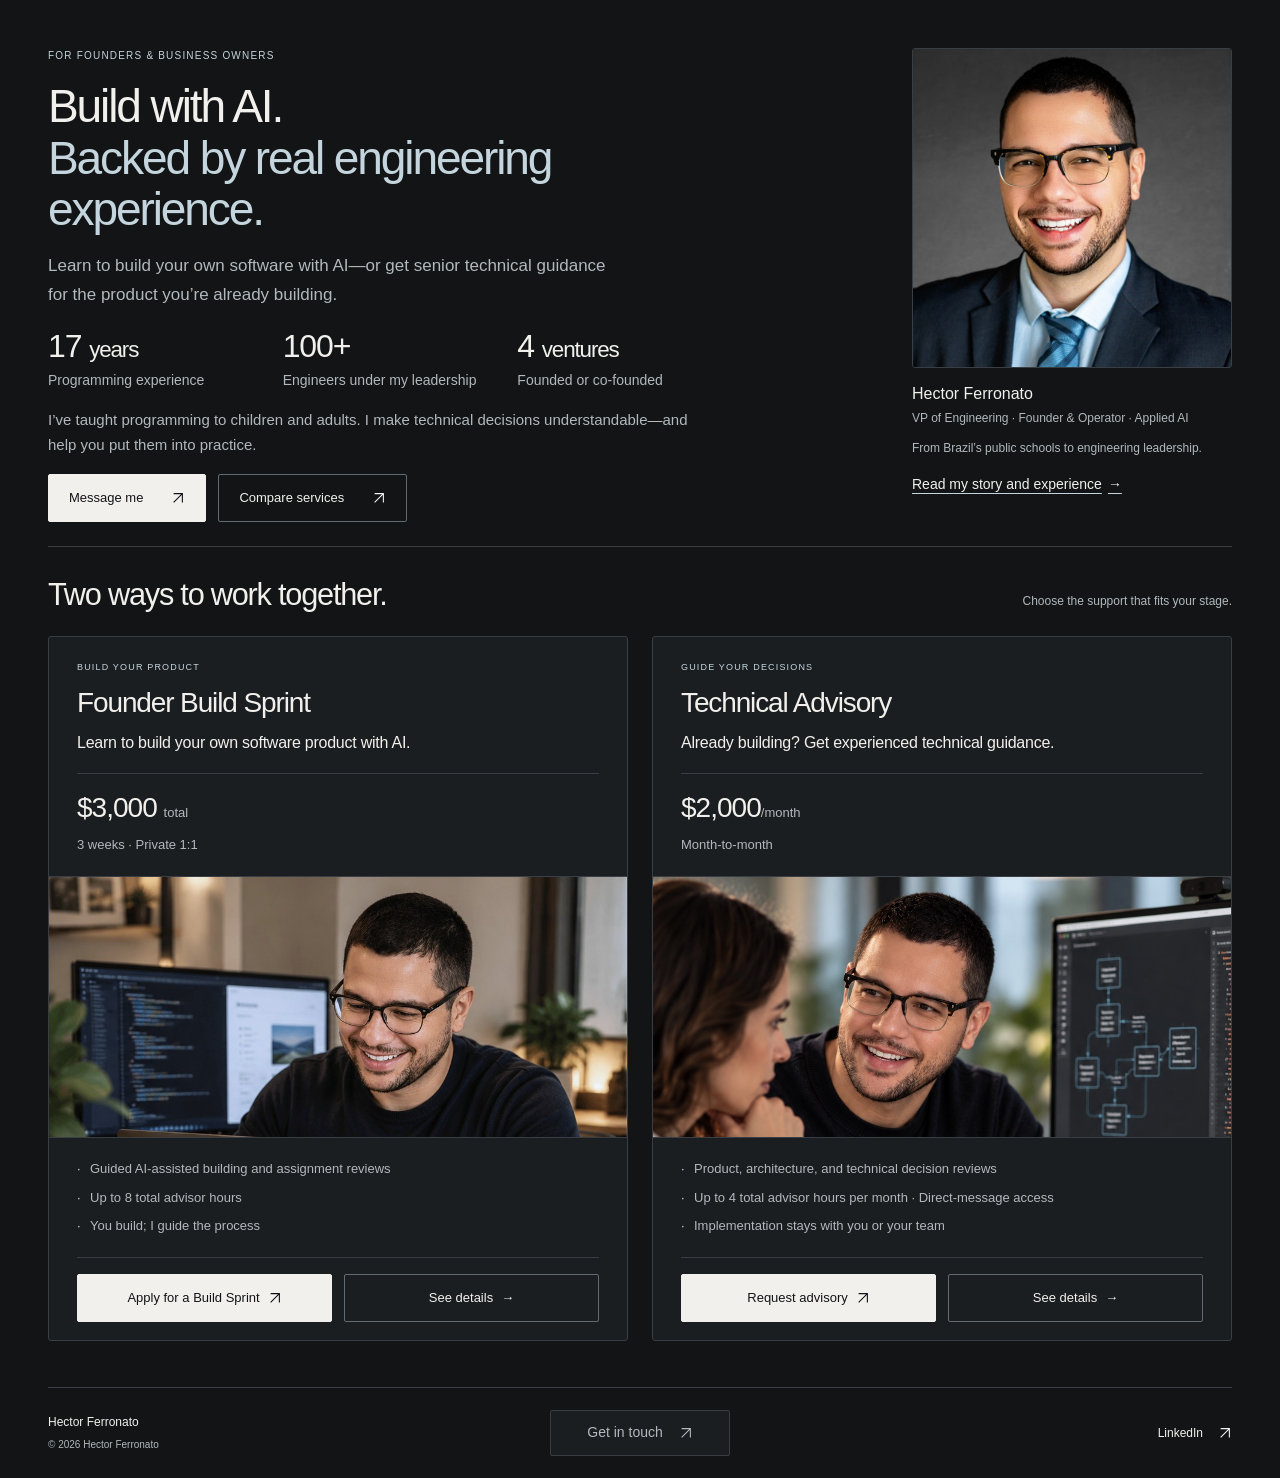
==== index.html @ 0f5073e2 "Make mobile profile story span the full row" ====
<!doctype html><html lang="en"><head><meta charset="utf-8"><meta name="viewport" content="width=device-width, initial-scale=1"><title>Hector Ferronato | Independent Technical Advisory</title><meta name="description" content="Build with AI. Backed by real engineering experience. Founder Build Sprint: $3,000 / 3 weeks. Technical Advisory: $2,000/month. Independent guidance from Hector Ferronato."><meta name="theme-color" content="#121416"><link rel="canonical" href="https://hectorferronato.github.io/tech_advisor_landing_page/"><meta property="og:type" content="website"><meta property="og:title" content="Hector Ferronato | Independent Technical Advisory"><meta property="og:description" content="Build with AI. Backed by real engineering experience. Founder Build Sprint: $3,000 / 3 weeks. Technical Advisory: $2,000/month. Independent guidance from Hector Ferronato."><meta property="og:url" content="https://hectorferronato.github.io/tech_advisor_landing_page/"><meta property="og:image" content="https://hectorferronato.github.io/tech_advisor_landing_page/assets/social.png?v=20261029-pricing-1"><meta name="twitter:card" content="summary_large_image"><link rel="icon" href="assets/favicon.svg" type="image/svg+xml"><link rel="stylesheet" href="assets/style.css?v=20261030-mobile-profile-3"><script defer src="assets/config.js?v=20261029-contact-actions-1"></script><script defer src="assets/site.js?v=20261029-compact-footer-1"></script><script defer src="assets/forms.js?v=20261029-proof-popup-1"></script></head><body class="homepage">
<a class="skip" href="#main">Skip to content</a>
<main id="main" tabindex="-1">
<section class="hero wrap" aria-labelledby="intro-title">
  <div class="hero-layout">
    <div class="hero-message">
      <p class="eyebrow">FOR FOUNDERS &amp; BUSINESS OWNERS</p>
      <h1 id="intro-title">Build with AI.<br><span>Backed by real engineering experience.</span></h1>
      <p class="hero-support">Learn to build your own software with AI—or get senior technical guidance for the product you’re already building.</p>
    </div>
    <figure class="hero-profile">
      <div class="hero-portrait" data-portrait><img src="assets/hector-profile.jpg?v=20261029-selection-1" alt="Hector Ferronato" width="800" height="800" decoding="async" fetchpriority="high"></div>
      <figcaption><div class="profile-identity"><p>Hector Ferronato</p><span>VP of Engineering · Founder &amp; Operator · Applied AI</span></div><p class="profile-story">From Brazil’s public schools to engineering leadership.</p><a class="background-link" href="experience.html">Read my story and experience <span aria-hidden="true">→</span></a></figcaption>
    </figure>
    <div class="hero-evidence">
      <!-- User-supplied credentials; update programming years manually. -->
      <ul class="hero-proof" aria-label="Experience at a glance">
        <li><strong>17 <span class="proof-unit">years</span></strong><span class="proof-label">Programming experience</span></li>
        <li><strong>100+</strong><span class="proof-label">Engineers under my leadership</span></li>
        <li><strong>4 <span class="proof-unit">ventures</span></strong><span class="proof-label">Founded or co-founded</span></li>
      </ul>
      <p class="hero-teaching">I’ve taught programming to children and adults. I make technical decisions understandable—and help you put them into practice.</p>
    </div>
    <div class="hero-actions">
      <a class="button" data-inquiry href="https://tally.so/r/Eqq29l" target="_blank" rel="noopener noreferrer">Message me <svg class="arrow-icon" aria-hidden="true" viewBox="0 0 16 16" fill="none"><path d="M3 13 13 3M3 3h10v10" stroke="currentColor" stroke-width="1.25"/></svg></a>
      <a class="button secondary" href="#services">Compare services <svg class="arrow-icon" aria-hidden="true" viewBox="0 0 16 16" fill="none"><path d="M3 13 13 3M3 3h10v10" stroke="currentColor" stroke-width="1.25"/></svg></a>
    </div>
  </div>
</section>
<section class="services wrap" id="services" aria-labelledby="services-title">
  <div class="section-heading"><h2 id="services-title">Two ways to work together.</h2><p>Choose the support that fits your stage.</p></div>
  <div class="service-panels">
    <article class="service-panel" aria-labelledby="build-title">
      <div class="panel-heading"><p class="eyebrow">BUILD YOUR PRODUCT</p><h3 id="build-title">Founder Build Sprint</h3></div>
      <p class="service-audience">Learn to build your own software product with AI.</p>
      <div class="engagement"><p class="price">$3,000 <span>total</span></p><p class="engagement-duration">3 weeks · Private 1:1</p></div>
      <div class="service-photo-frame" data-service-media="build"><img class="service-photo" data-service-image="build" src="assets/hector-building.jpg?v=20261029-selection-1" alt="AI-generated illustrative scene of Hector building software at a laptop" width="964" height="809" loading="lazy" decoding="async"></div>
      <ul class="service-scope">
        <li>Guided AI-assisted building and assignment reviews</li>
        <li>Up to 8 total advisor hours</li>
        <li>You build; I guide the process</li>
      </ul>
      <div class="panel-actions">
        <a class="button" data-apply="build" aria-describedby="build-title" href="https://tally.so/r/J11QEz" target="_blank" rel="noopener noreferrer">Apply for a Build Sprint <svg class="arrow-icon" aria-hidden="true" viewBox="0 0 16 16" fill="none"><path d="M3 13 13 3M3 3h10v10" stroke="currentColor" stroke-width="1.25"/></svg></a>
        <a class="button secondary panel-details" aria-describedby="build-title" href="founder-build-sprint.html">See details <span aria-hidden="true">→</span></a>
      </div>
    </article>
    <article class="service-panel" aria-labelledby="advisory-title">
      <div class="panel-heading"><p class="eyebrow">GUIDE YOUR DECISIONS</p><h3 id="advisory-title">Technical Advisory</h3></div>
      <p class="service-audience">Already building? Get experienced technical guidance.</p>
      <div class="engagement"><p class="price">$2,000<span>/month</span></p><p class="engagement-duration">Month-to-month</p></div>
      <div class="service-photo-frame" data-service-media="advisory"><img class="service-photo" data-service-image="advisory" src="assets/hector-advisory.jpg?v=20261029-selection-1" alt="AI-generated illustrative scene of Hector discussing software architecture with another person" width="1122" height="1402" loading="lazy" decoding="async"></div>
      <ul class="service-scope">
        <li>Product, architecture, and technical decision reviews</li>
        <li>Up to 4 total advisor hours per month · Direct-message access</li>
        <li>Implementation stays with you or your team</li>
      </ul>
      <div class="panel-actions">
        <a class="button" data-apply="advisory" aria-describedby="advisory-title" href="https://tally.so/r/DqqjEj" target="_blank" rel="noopener noreferrer">Request advisory <svg class="arrow-icon" aria-hidden="true" viewBox="0 0 16 16" fill="none"><path d="M3 13 13 3M3 3h10v10" stroke="currentColor" stroke-width="1.25"/></svg></a>
        <a class="button secondary panel-details" aria-describedby="advisory-title" href="technical-advisory.html">See details <span aria-hidden="true">→</span></a>
      </div>
    </article>
  </div>
</section>
</main>
<footer class="footer wrap" id="contact">
  <div class="footer-meta"><div class="footer-identity"><a href="index.html">Hector Ferronato</a><span>© 2026 Hector Ferronato</span></div>
    <a class="button footer-contact" data-contact href="https://tally.so/r/Eqq29l" target="_blank" rel="noopener noreferrer">Get in touch <svg class="arrow-icon" aria-hidden="true" viewBox="0 0 16 16" fill="none"><path d="M3 13 13 3M3 3h10v10" stroke="currentColor" stroke-width="1.25"/></svg></a>
  <nav aria-label="Contact"><a href="https://www.linkedin.com/in/hectorferronato/">LinkedIn <svg class="arrow-icon" aria-hidden="true" viewBox="0 0 16 16" fill="none"><path d="M3 13 13 3M3 3h10v10" stroke="currentColor" stroke-width="1.25"/></svg></a></nav></div>
</footer>
</body>
</html>
---- assets/style.css ----
:root {
  color-scheme: dark;
  --background: #121416;
  --surface: #1b1e21;
  --surface-hover: #24292e;
  --text: #f1f0ec;
  --muted: #b2b8bc;
  --border: #383e43;
  --accent: #c4d5dd;
  --inset: 28px;
  --portrait-size: 320px;
  font-family: Inter, -apple-system, BlinkMacSystemFont, "Segoe UI", Arial, sans-serif;
  font-synthesis: none;
}
* { box-sizing: border-box; }
[hidden] { display: none !important; }
html { scroll-behavior: smooth; scroll-padding-top: 24px; }
body { margin: 0; background: var(--background); color: var(--text); font-size: 15px; line-height: 1.7; -webkit-font-smoothing: antialiased; }
a { color: inherit; text-decoration: none; }
a:hover { color: var(--accent); }
a:focus-visible, summary:focus-visible { outline: 2px solid var(--accent); outline-offset: 5px; }
img { display: block; max-width: 100%; }
svg { flex-shrink: 0; }
p { margin: 0 0 20px; color: var(--muted); }
h1, h2, h3 { margin: 0; font-weight: 500; line-height: 1.16; letter-spacing: -.04em; }
.wrap { width: min(1200px, calc(100% - 96px)); margin-inline: auto; }
.arrow-icon { display: inline-block; width: 14px; height: 14px; vertical-align: -1px; }
.eyebrow { color: var(--accent); font-size: 10px; line-height: 1.6; letter-spacing: .12em; text-transform: uppercase; }
/* An editorial split hero, with a real portrait and its introduction below. */
.hero { padding-block: 48px 24px; }
.hero-layout { display: grid; grid-template-columns: minmax(0, 1fr) var(--portrait-size); align-items: start; column-gap: 64px; }
.hero-message { grid-column: 1; grid-row: 1; }
.hero-evidence { grid-column: 1; grid-row: 2; }
.hero-message .eyebrow { margin-bottom: 17px; }
.hero h1 { font-size: clamp(38px, 3.6vw, 52px); line-height: 1.12; letter-spacing: -.046em; max-width: 670px; }
.hero h1 > span { color: var(--accent); }
.hero-support { font-size: 17px; line-height: 1.7; max-width: 570px; margin: 16px 0 0; }
.hero-proof { display: grid; grid-template-columns: repeat(3, minmax(0, 1fr)); gap: 24px; max-width: 680px; margin: 18px 0 0; padding: 0; list-style: none; }
.hero-proof strong { display: block; color: var(--text); font-size: 32px; font-weight: 500; line-height: 1.15; letter-spacing: -.035em; white-space: nowrap; }
.hero-proof .proof-unit { font-size: .7em; }
.proof-label { display: block; margin-top: 6px; color: var(--muted); font-size: 14px; line-height: 1.45; }
.hero-teaching { max-width: 650px; margin: 16px 0 0; font-size: 15px; line-height: 1.7; }
.hero-actions { grid-column: 1; grid-row: 3; display: flex; flex-wrap: wrap; gap: 12px; margin-top: 16px; }
.button { display: inline-flex; align-items: center; justify-content: space-between; gap: 28px; min-height: 48px; padding: 12px 20px; background: var(--text); border: 1px solid var(--text); border-radius: 2px; color: var(--background); font-size: 13px; font-weight: 500; transition: background .18s, border-color .18s; }
.button:hover { background: var(--accent); border-color: var(--accent); color: var(--background); }
.button.secondary { background: transparent; border-color: #606b72; color: var(--text); }
.button.secondary:hover { background: var(--surface-hover); border-color: var(--accent); }
.hero-profile { grid-column: 2; grid-row: 1 / span 3; width: min(100%, var(--portrait-size)); margin: 0; justify-self: end; align-self: start; }
.hero-portrait { width: 100%; overflow: hidden; border: 1px solid var(--border); border-radius: 3px; aspect-ratio: 1; }
.hero-portrait img { width: 100%; height: 100%; object-fit: cover; }
.hero-profile figcaption { margin-top: 14px; }
.hero-profile figcaption p { margin: 0; font-size: 16px; color: var(--text); line-height: 1.5; }
.hero-profile .profile-identity > span { display: block; font-size: 12px; color: var(--muted); line-height: 1.65; margin-top: 3px; text-wrap: pretty; }
.hero-profile figcaption .profile-story { margin: 10px 0 0; color: var(--muted); font-size: 12px; line-height: 1.65; }
.background-link { display: inline-flex; align-items: baseline; gap: 6px; min-height: 44px; margin-top: 14px; color: var(--text); font-size: 14px; font-weight: 500; line-height: 1.7; text-decoration: underline; text-underline-offset: 4px; text-decoration-color: var(--accent); }
.background-link:hover { color: var(--accent); text-decoration-color: currentColor; }
/* The services are the visual and commercial center of the page. */
.services { border-top: 1px solid var(--border); padding-block: 30px 46px; }
.section-heading { display: flex; align-items: baseline; justify-content: space-between; gap: 24px; margin-bottom: 24px; }
.section-heading h2 { font-size: clamp(26px, 2.4vw, 31px); }
.section-heading p { font-size: 12px; margin-bottom: 0; }
.service-panels { display: grid; grid-template-columns: repeat(2, minmax(0, 1fr)); gap: 0 24px; }
/* Shared content-driven rows align both offers without fixed text heights. */
.service-panel { display: grid; grid-row: span 6; grid-template-rows: subgrid; overflow: hidden; background: var(--surface); border: 1px solid var(--border); border-radius: 3px; text-align: left; transition: border-color .18s; }
.service-panel:focus-within { border-color: #78858c; }
.panel-heading { padding: 23px var(--inset) 12px; }
.panel-heading .eyebrow { margin-bottom: 11px; font-size: 9px; letter-spacing: .13em; }
.panel-heading h3 { font-size: 28px; line-height: 1.2; letter-spacing: -.04em; }
.service-photo-frame { width: 100%; margin: 0; border-block: 1px solid var(--border); overflow: hidden; }
.service-photo-frame img { width: 100%; height: 260px; object-fit: cover; background: var(--background); }
.service-photo[data-service-image="build"] { object-position: 50% 0%; }
.service-photo[data-service-image="advisory"] { object-position: 48% 19%; }
.service-audience { color: var(--text); font-size: 16px; line-height: 1.5; font-weight: 400; letter-spacing: -.015em; margin: 0; padding: 0 var(--inset) 18px; }
.engagement { margin-inline: var(--inset); padding-block: 16px 20px; border-top: 1px solid var(--border); }
.price { color: var(--text); font-size: 28px; line-height: 1.25; font-weight: 500; letter-spacing: -.035em; margin-bottom: 9px; }
.price > span { color: var(--muted); font-size: 13px; font-weight: 400; letter-spacing: 0; }
.engagement-duration { font-size: 13px; margin: 0; }
.service-scope { margin: 0; padding: 20px var(--inset); list-style: none; color: var(--muted); font-size: 13px; line-height: 1.65; }
.service-scope li { position: relative; padding-left: 13px; }
.service-scope li + li { margin-top: 7px; }
.service-scope li::before { content: "·"; position: absolute; left: 0; color: var(--accent); }
.panel-actions { display: grid; grid-template-columns: repeat(2, minmax(0, 1fr)); gap: 12px; margin-inline: var(--inset); padding-block: 16px 18px; border-top: 1px solid var(--border); }
.panel-actions .button { min-width: 0; justify-content: center; padding-inline: 10px; gap: 8px; }
.panel-details { align-self: stretch; white-space: normal; }
/* Contact shares one compact footer with the identity and social link. */
.footer { border-top: 1px solid var(--border); padding-block: 22px; }
.footer-meta { display: grid; grid-template-columns: minmax(0, 1fr) auto minmax(0, 1fr); align-items: center; gap: 24px; }
.footer-identity { display: flex; flex-direction: column; gap: 4px; font-size: 12px; }
.footer-identity span { font-size: 10px; color: var(--muted); }
.footer nav { display: flex; align-items: center; justify-self: end; gap: 25px; font-size: 12px; }
.footer nav a { display: inline-flex; align-items: center; gap: 15px; min-height: 44px; }
.footer-contact { justify-content: center; min-width: 180px; min-height: 44px; padding: 10px 18px; font-size: 14px; gap: 16px; background: var(--surface); border-color: var(--border); color: var(--muted); }
.footer-contact:hover { background: var(--surface-hover); border-color: #606b72; color: var(--text); }
.skip { position: absolute; top: -100px; left: 20px; padding: 10px 18px; background: var(--text); color: var(--background); z-index: 10; }
.skip:focus { top: 10px; }
/* Existing detail routes retain their full scope and readable explanations. */
.service-intro { padding-top: 28px; padding-bottom: 38px; }
.breadcrumb { min-height: 44px; gap: 10px; margin-bottom: 24px; }
.breadcrumb > span { font-size: 18px; line-height: 1; }
.service-intro .eyebrow { margin-bottom: 16px; }
.service-intro h1 { font-size: clamp(35px, 4.3vw, 54px); max-width: 900px; margin-bottom: 21px; }
.lead { font-size: 18px; line-height: 1.65; max-width: 700px; }
.service-offer { display: flex; justify-content: space-between; align-items: center; gap: 30px; margin-top: 30px; border-top: 1px solid var(--border); padding-top: 24px; }
.service-offer p { font-size: 13px; margin-bottom: 3px; }
.service-offer .offer-price { font-size: 27px; color: var(--text); font-weight: 500; letter-spacing: -.03em; margin-bottom: 8px; }
.contact-note { font-size: 11px; margin-top: 18px; margin-bottom: 0; }
.detail-section { padding-block: 44px; border-top: 1px solid var(--border); }
.detail-section .eyebrow { margin-bottom: 16px; }
.detail-section h2 { font-size: clamp(27px, 2.8vw, 37px); margin-bottom: 23px; }
.detail-section h3 { font-size: 22px; margin-bottom: 17px; }
.detail-grid { display: grid; grid-template-columns: minmax(0, 1fr) minmax(0, 1fr); gap: 64px; align-items: center; }
.detail-grid p { font-size: 14px; line-height: 1.85; }
.detail-grid p:last-child { margin-bottom: 0; }
.detail-grid--text-only { grid-template-columns: minmax(0, 740px); }
.detail-media { width: min(100%, 440px); justify-self: end; }
.detail-media img { width: 100%; height: auto; object-fit: cover; border: 1px solid var(--border); border-radius: 3px; }
.three-columns { display: grid; grid-template-columns: repeat(3, minmax(0, 1fr)); gap: 35px; margin-top: 30px; }
.three-columns article { padding-top: 20px; border-top: 1px solid var(--border); }
.step { color: var(--accent); font-size: 10px; letter-spacing: .08em; }
.three-columns h3 { margin-top: 15px; }
.three-columns p { font-size: 14px; line-height: 1.8; }
.fine { font-size: 11px; margin-top: 18px; }
.scope-band { background: var(--surface); border-block: 1px solid var(--border); }
.scope-band .detail-section { border-top: 0; align-items: start; }
.text-link { display: inline-flex; align-items: center; gap: 12px; min-height: 44px; color: var(--accent); border-bottom: 1px solid var(--border); font-size: 12px; margin-top: 8px; }
.detail-page .footer { margin-top: 38px; }
/* Hosted forms load only after an explicit click; original links remain usable. */
.form-open { overflow: hidden; }
.form-dialog { width: min(720px, calc(100% - 48px)); max-width: none; height: min(760px, calc(100vh - 48px)); height: min(760px, calc(100dvh - 48px)); max-height: calc(100dvh - 48px); margin: auto; padding: 0; border: 1px solid var(--border); border-radius: 4px; background: var(--surface); color: var(--text); }
.form-dialog[open] { display: flex; flex-direction: column; }
.form-dialog::backdrop { background: rgb(0 0 0 / .72); }
.form-dialog-header { display: flex; align-items: center; justify-content: space-between; gap: 18px; padding: 12px 20px; }
.form-dialog-header h2 { min-width: 0; font-size: 20px; line-height: 1.3; letter-spacing: -.025em; }
.form-dialog-close { display: inline-flex; align-items: center; gap: 10px; flex-shrink: 0; min-height: 44px; padding: 8px 12px; border: 1px solid var(--border); border-radius: 2px; background: transparent; color: var(--text); font: inherit; font-size: 13px; cursor: pointer; }
.form-dialog-close:hover { background: var(--surface-hover); }
.form-dialog-close:focus-visible { outline: 2px solid var(--accent); outline-offset: 3px; }
.form-dialog-body { position: relative; flex: 1; min-height: 0; background: #fff; }
.form-dialog-frame { display: block; width: 100%; height: 100%; border: 0; background: #fff; }
.form-dialog-loading { position: absolute; inset: 0; display: grid; place-items: center; margin: 0; padding: 24px; color: #363b40; background: #fff; font-size: 14px; pointer-events: none; }
.form-dialog-footer { margin: 0; padding: 6px 20px; border-top: 1px solid var(--border); }
.form-dialog-footer a { display: inline-flex; align-items: center; min-height: 44px; font-size: 13px; text-decoration: underline; text-underline-offset: 4px; }
@media (max-width: 1050px) {
  :root { --portrait-size: 280px; }
  .wrap { width: calc(100% - 64px); }
  .hero h1 { font-size: 46px; }
  .hero-layout { column-gap: 40px; }
  .hero-actions .button { padding-inline: 15px; gap: 18px; }
  .service-photo-frame img { height: 220px; }
  .detail-grid { gap: 38px; }
}
@media (max-width: 800px) {
  .panel-heading h3 { font-size: 25px; }
  .section-heading { align-items: flex-start; }
  .section-heading p { max-width: 170px; }
}
@media (max-width: 700px) {
  :root { --inset: 22px; --portrait-size: 144px; }
  .wrap { width: calc(100% - 40px); }
  .hero { padding-block: 44px 30px; }
  .hero-layout { grid-template-columns: 1fr; gap: 0; }
  .hero-message, .hero-evidence, .hero-actions { grid-column: auto; grid-row: auto; }
  .hero-message, .hero-evidence { text-align: center; }
  .hero-message .eyebrow { font-size: 9px; letter-spacing: .08em; margin-bottom: 16px; }
  .hero h1 { font-size: clamp(32px, 7.8vw, 40px); line-height: 1.15; letter-spacing: -.04em; text-wrap: balance; }
  .hero-support { font-size: 16px; line-height: 1.65; margin: 16px auto 0; max-width: 38ch; }
  .hero-proof { gap: 12px; margin-top: 18px; }
  .hero-proof strong { font-size: 28px; }
  .hero-profile { grid-column: auto; grid-row: auto; display: grid; grid-template-columns: clamp(96px, 28vw, var(--portrait-size)) minmax(0, 1fr); align-items: start; gap: 16px; width: 100%; max-width: 480px; justify-self: center; margin-top: 20px; text-align: left; }
  .hero-portrait { width: 100%; margin: 0; }
  .hero-profile figcaption { display: contents; }
  .hero-profile .profile-identity { grid-column: 2; min-width: 0; }
  .hero-profile figcaption .profile-story { grid-column: 1 / -1; margin: 0; }
  .hero-profile .background-link { grid-column: 1 / -1; margin-top: 0; align-items: center; }
  .hero-profile figcaption p { font-size: 16px; }
  .hero-profile .profile-identity > span { text-wrap: wrap; }
  .hero-actions { display: grid; grid-template-columns: 1fr; width: 100%; gap: 10px; margin-top: 20px; }
  .hero-actions .button { min-width: 0; min-height: 50px; font-size: 12px; padding: 12px; gap: 10px; justify-content: center; }
  .hero-actions .arrow-icon { width: 12px; height: 12px; }
  .services { padding-top: 26px; padding-bottom: 28px; }
  .section-heading { display: block; margin-bottom: 22px; }
  .section-heading h2 { font-size: 25px; }
  .section-heading p { max-width: none; margin-top: 8px; font-size: 12px; }
  .service-panels { grid-template-columns: 1fr; gap: 22px; }
  .service-panel { grid-row: auto; grid-template-rows: auto; }
  .panel-actions { gap: 8px; }
  .panel-heading { padding-top: 21px; padding-bottom: 12px; }
  .panel-heading h3 { font-size: 26px; }
  .panel-heading .eyebrow { margin-bottom: 9px; }
  .service-photo-frame img { height: auto; aspect-ratio: 16 / 10; }
  .service-audience { font-size: 16px; }
  .engagement { padding-block: 16px 18px; }
  .price { font-size: 27px; }
  .footer { padding-block: 18px; }
  .footer-meta { grid-template-columns: minmax(0, 1fr) auto; gap: 0 16px; }
  .footer-identity { grid-column: 1; grid-row: 1; }
  .footer-contact { grid-column: 2; grid-row: 1 / span 2; min-width: 0; padding-inline: 14px; font-size: 13px; gap: 12px; }
  .footer nav { grid-column: 1; grid-row: 2; justify-self: start; gap: 15px; font-size: 11px; flex-wrap: wrap; }
  .footer nav a { gap: 8px; }
  .footer .arrow-icon { width: 12px; height: 12px; }
  .service-intro { padding-top: 22px; padding-bottom: 32px; }
  .breadcrumb { margin-bottom: 20px; }
  .service-intro h1 { font-size: 36px; }
  .lead { font-size: 17px; }
  .service-offer { flex-direction: column; align-items: flex-start; gap: 22px; margin-top: 25px; }
  .service-offer .offer-price { font-size: 25px; }
  .service-offer p { font-size: 12px; }
  .detail-section { padding-block: 34px; }
  .detail-section h2 { font-size: 29px; }
  .detail-grid { grid-template-columns: 1fr; gap: 25px; }
  .detail-media { justify-self: start; }
  .three-columns { grid-template-columns: 1fr; gap: 22px; }
  .three-columns p { margin-bottom: 0; }
  .detail-page .footer { margin-top: 30px; }
  .form-dialog { width: 100%; height: 100vh; height: 100dvh; max-height: 100dvh; margin: 0; border: 0; border-radius: 0; }
  .form-dialog-header { gap: 12px; padding-inline: 16px; }
  .form-dialog-header h2 { font-size: 18px; }
  .form-dialog-footer { padding-inline: 16px; }
}
@media (max-width: 360px) {
  .hero-proof { grid-template-columns: 1fr; gap: 12px; }
  .hero-proof li { display: grid; grid-template-columns: minmax(0, 140px) minmax(0, 1fr); align-items: center; gap: 12px; text-align: left; }
  .proof-label { margin-top: 0; }
  .hero-actions .button { padding-inline: 16px; }
}
@media (prefers-reduced-motion: reduce) {
  html { scroll-behavior: auto; }
  *, *::before, *::after { transition: none !important; }
}
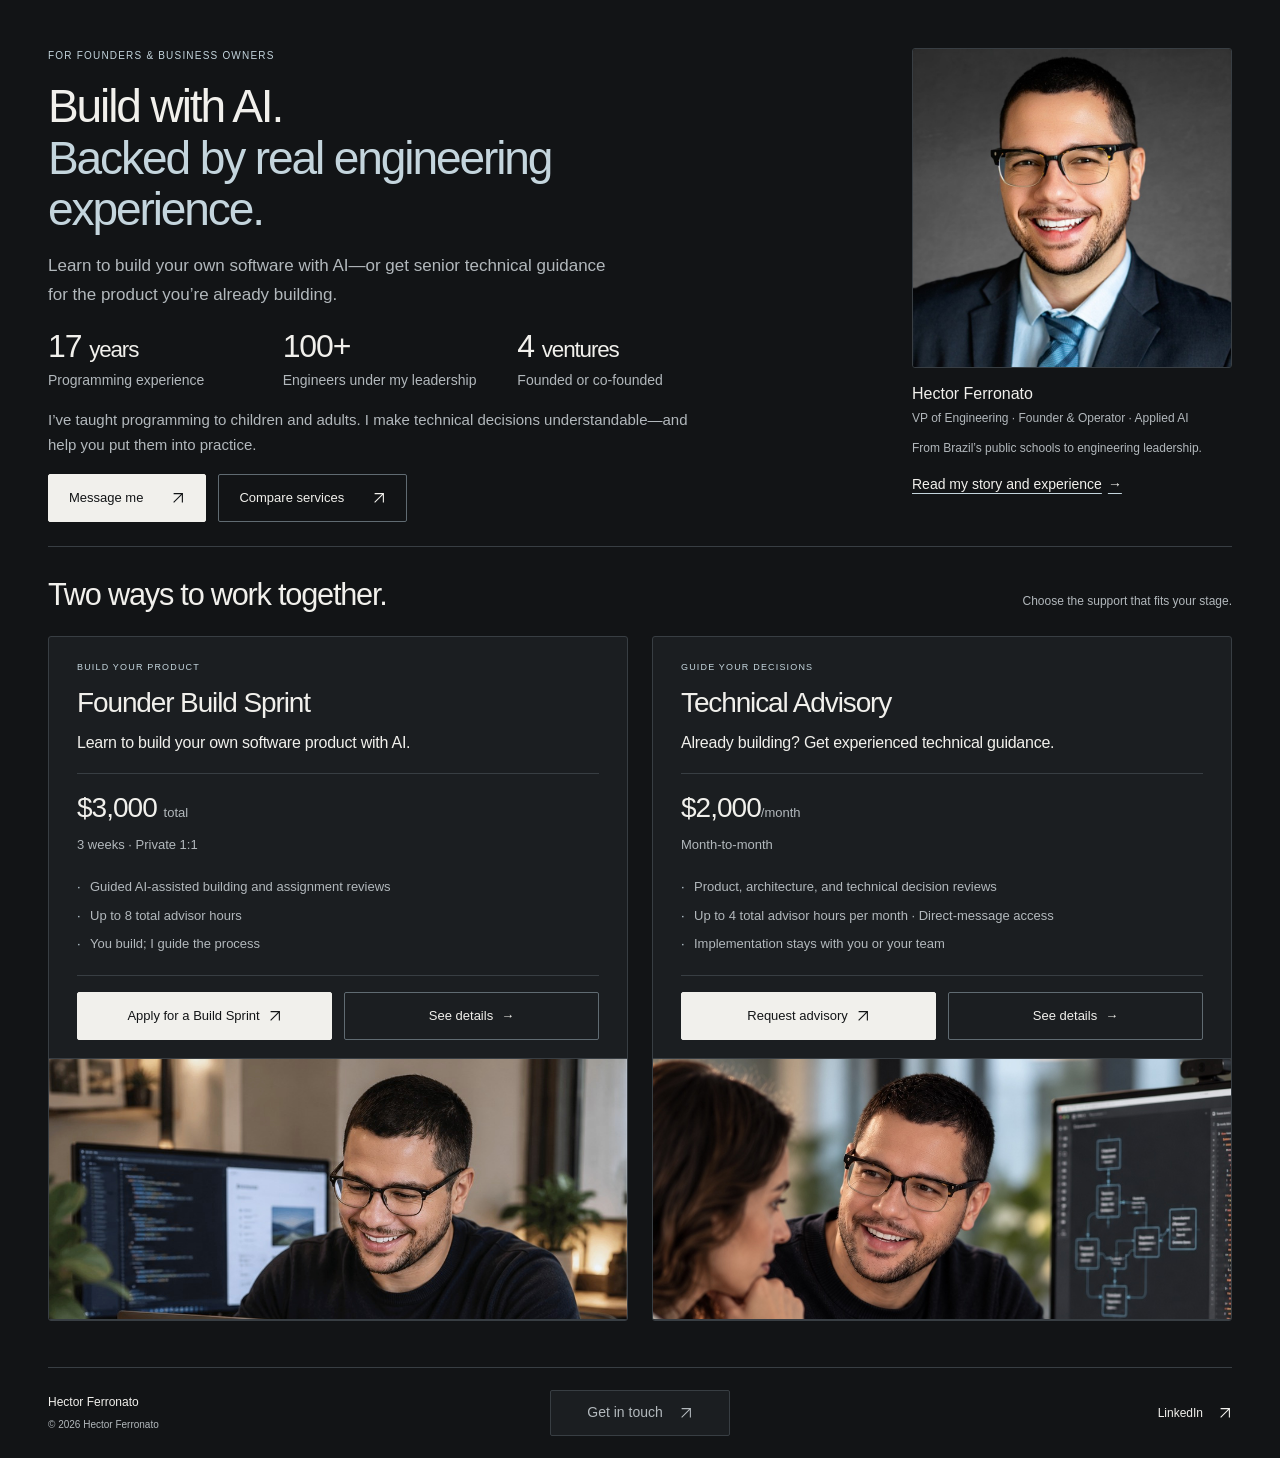
==== commit 75236583: "Make service inquiries easier to reach on desktop and mobile" ====
--- a/index.html
+++ b/index.html
@@ -1,4 +1,4 @@
-<!doctype html><html lang="en"><head><meta charset="utf-8"><meta name="viewport" content="width=device-width, initial-scale=1"><title>Hector Ferronato | Independent Technical Advisory</title><meta name="description" content="Build with AI. Backed by real engineering experience. Founder Build Sprint: $3,000 / 3 weeks. Technical Advisory: $2,000/month. Independent guidance from Hector Ferronato."><meta name="theme-color" content="#121416"><link rel="canonical" href="https://hectorferronato.github.io/tech_advisor_landing_page/"><meta property="og:type" content="website"><meta property="og:title" content="Hector Ferronato | Independent Technical Advisory"><meta property="og:description" content="Build with AI. Backed by real engineering experience. Founder Build Sprint: $3,000 / 3 weeks. Technical Advisory: $2,000/month. Independent guidance from Hector Ferronato."><meta property="og:url" content="https://hectorferronato.github.io/tech_advisor_landing_page/"><meta property="og:image" content="https://hectorferronato.github.io/tech_advisor_landing_page/assets/social.png?v=20261029-pricing-1"><meta name="twitter:card" content="summary_large_image"><link rel="icon" href="assets/favicon.svg" type="image/svg+xml"><link rel="stylesheet" href="assets/style.css?v=20261030-mobile-profile-3"><script defer src="assets/config.js?v=20261029-contact-actions-1"></script><script defer src="assets/site.js?v=20261029-compact-footer-1"></script><script defer src="assets/forms.js?v=20261029-proof-popup-1"></script></head><body class="homepage">
+<!doctype html><html lang="en"><head><meta charset="utf-8"><meta name="viewport" content="width=device-width, initial-scale=1"><title>Hector Ferronato | Independent Technical Advisory</title><meta name="description" content="Build with AI. Backed by real engineering experience. Founder Build Sprint: $3,000 / 3 weeks. Technical Advisory: $2,000/month. Independent guidance from Hector Ferronato."><meta name="theme-color" content="#121416"><link rel="canonical" href="https://hectorferronato.github.io/tech_advisor_landing_page/"><meta property="og:type" content="website"><meta property="og:title" content="Hector Ferronato | Independent Technical Advisory"><meta property="og:description" content="Build with AI. Backed by real engineering experience. Founder Build Sprint: $3,000 / 3 weeks. Technical Advisory: $2,000/month. Independent guidance from Hector Ferronato."><meta property="og:url" content="https://hectorferronato.github.io/tech_advisor_landing_page/"><meta property="og:image" content="https://hectorferronato.github.io/tech_advisor_landing_page/assets/social.png?v=20261029-pricing-1"><meta name="twitter:card" content="summary_large_image"><link rel="icon" href="assets/favicon.svg" type="image/svg+xml"><link rel="stylesheet" href="assets/style.css?v=20261030-inquiry-paths-1"><script defer src="assets/config.js?v=20261029-contact-actions-1"></script><script defer src="assets/site.js?v=20261029-compact-footer-1"></script><script defer src="assets/forms.js?v=20261029-proof-popup-1"></script></head><body class="homepage">
 <a class="skip" href="#main">Skip to content</a>
 <main id="main" tabindex="-1">
 <section class="hero wrap" aria-labelledby="intro-title">
@@ -29,12 +29,15 @@
 </section>
 <section class="services wrap" id="services" aria-labelledby="services-title">
   <div class="section-heading"><h2 id="services-title">Two ways to work together.</h2><p>Choose the support that fits your stage.</p></div>
+  <nav class="service-jumps" aria-label="Jump to a service">
+    <a href="#build-title">Founder Build Sprint <span aria-hidden="true">↓</span></a>
+    <a href="#advisory-title">Technical Advisory <span aria-hidden="true">↓</span></a>
+  </nav>
   <div class="service-panels">
     <article class="service-panel" aria-labelledby="build-title">
       <div class="panel-heading"><p class="eyebrow">BUILD YOUR PRODUCT</p><h3 id="build-title">Founder Build Sprint</h3></div>
       <p class="service-audience">Learn to build your own software product with AI.</p>
       <div class="engagement"><p class="price">$3,000 <span>total</span></p><p class="engagement-duration">3 weeks · Private 1:1</p></div>
-      <div class="service-photo-frame" data-service-media="build"><img class="service-photo" data-service-image="build" src="assets/hector-building.jpg?v=20261029-selection-1" alt="AI-generated illustrative scene of Hector building software at a laptop" width="964" height="809" loading="lazy" decoding="async"></div>
       <ul class="service-scope">
         <li>Guided AI-assisted building and assignment reviews</li>
         <li>Up to 8 total advisor hours</li>
@@ -44,12 +47,12 @@
         <a class="button" data-apply="build" aria-describedby="build-title" href="https://tally.so/r/J11QEz" target="_blank" rel="noopener noreferrer">Apply for a Build Sprint <svg class="arrow-icon" aria-hidden="true" viewBox="0 0 16 16" fill="none"><path d="M3 13 13 3M3 3h10v10" stroke="currentColor" stroke-width="1.25"/></svg></a>
         <a class="button secondary panel-details" aria-describedby="build-title" href="founder-build-sprint.html">See details <span aria-hidden="true">→</span></a>
       </div>
+      <div class="service-photo-frame" data-service-media="build"><img class="service-photo" data-service-image="build" src="assets/hector-building.jpg?v=20261029-selection-1" alt="AI-generated illustrative scene of Hector building software at a laptop" width="964" height="809" loading="lazy" decoding="async"></div>
     </article>
     <article class="service-panel" aria-labelledby="advisory-title">
       <div class="panel-heading"><p class="eyebrow">GUIDE YOUR DECISIONS</p><h3 id="advisory-title">Technical Advisory</h3></div>
       <p class="service-audience">Already building? Get experienced technical guidance.</p>
       <div class="engagement"><p class="price">$2,000<span>/month</span></p><p class="engagement-duration">Month-to-month</p></div>
-      <div class="service-photo-frame" data-service-media="advisory"><img class="service-photo" data-service-image="advisory" src="assets/hector-advisory.jpg?v=20261029-selection-1" alt="AI-generated illustrative scene of Hector discussing software architecture with another person" width="1122" height="1402" loading="lazy" decoding="async"></div>
       <ul class="service-scope">
         <li>Product, architecture, and technical decision reviews</li>
         <li>Up to 4 total advisor hours per month · Direct-message access</li>
@@ -59,6 +62,7 @@
         <a class="button" data-apply="advisory" aria-describedby="advisory-title" href="https://tally.so/r/DqqjEj" target="_blank" rel="noopener noreferrer">Request advisory <svg class="arrow-icon" aria-hidden="true" viewBox="0 0 16 16" fill="none"><path d="M3 13 13 3M3 3h10v10" stroke="currentColor" stroke-width="1.25"/></svg></a>
         <a class="button secondary panel-details" aria-describedby="advisory-title" href="technical-advisory.html">See details <span aria-hidden="true">→</span></a>
       </div>
+      <div class="service-photo-frame" data-service-media="advisory"><img class="service-photo" data-service-image="advisory" src="assets/hector-advisory.jpg?v=20261029-selection-1" alt="AI-generated illustrative scene of Hector discussing software architecture with another person" width="1122" height="1402" loading="lazy" decoding="async"></div>
     </article>
   </div>
 </section>
--- a/assets/style.css
+++ b/assets/style.css
@@ -59,6 +59,7 @@
 .section-heading { display: flex; align-items: baseline; justify-content: space-between; gap: 24px; margin-bottom: 24px; }
 .section-heading h2 { font-size: clamp(26px, 2.4vw, 31px); }
 .section-heading p { font-size: 12px; margin-bottom: 0; }
+.service-jumps { display: none; }
 .service-panels { display: grid; grid-template-columns: repeat(2, minmax(0, 1fr)); gap: 0 24px; }
 /* Shared content-driven rows align both offers without fixed text heights. */
 .service-panel { display: grid; grid-row: span 6; grid-template-rows: subgrid; overflow: hidden; background: var(--surface); border: 1px solid var(--border); border-radius: 3px; text-align: left; transition: border-color .18s; }
@@ -75,7 +76,7 @@
 .price { color: var(--text); font-size: 28px; line-height: 1.25; font-weight: 500; letter-spacing: -.035em; margin-bottom: 9px; }
 .price > span { color: var(--muted); font-size: 13px; font-weight: 400; letter-spacing: 0; }
 .engagement-duration { font-size: 13px; margin: 0; }
-.service-scope { margin: 0; padding: 20px var(--inset); list-style: none; color: var(--muted); font-size: 13px; line-height: 1.65; }
+.service-scope { margin: 0; padding: 0 var(--inset) 20px; list-style: none; color: var(--muted); font-size: 13px; line-height: 1.65; }
 .service-scope li { position: relative; padding-left: 13px; }
 .service-scope li + li { margin-top: 7px; }
 .service-scope li::before { content: "·"; position: absolute; left: 0; color: var(--accent); }
@@ -103,6 +104,10 @@
 .service-offer { display: flex; justify-content: space-between; align-items: center; gap: 30px; margin-top: 30px; border-top: 1px solid var(--border); padding-top: 24px; }
 .service-offer p { font-size: 13px; margin-bottom: 3px; }
 .service-offer .offer-price { font-size: 27px; color: var(--text); font-weight: 500; letter-spacing: -.03em; margin-bottom: 8px; }
+.inquiry-next { display: flex; align-items: center; justify-content: space-between; gap: 32px; padding-top: 32px; }
+.inquiry-next h2 { font-size: clamp(26px, 2.4vw, 32px); }
+.inquiry-next p { max-width: 54ch; margin: 12px 0 0; font-size: 14px; }
+.inquiry-next > .button { flex-shrink: 0; }
 .contact-note { font-size: 11px; margin-top: 18px; margin-bottom: 0; }
 .detail-section { padding-block: 44px; border-top: 1px solid var(--border); }
 .detail-section .eyebrow { margin-bottom: 16px; }
@@ -165,14 +170,14 @@
   .hero-support { font-size: 16px; line-height: 1.65; margin: 16px auto 0; max-width: 38ch; }
   .hero-proof { gap: 12px; margin-top: 18px; }
   .hero-proof strong { font-size: 28px; }
-  .hero-profile { grid-column: auto; grid-row: auto; display: grid; grid-template-columns: clamp(96px, 28vw, var(--portrait-size)) minmax(0, 1fr); align-items: start; gap: 16px; width: 100%; max-width: 480px; justify-self: center; margin-top: 20px; text-align: left; }
+  .hero-profile { grid-column: auto; grid-row: auto; display: grid; grid-template-columns: clamp(96px, 28vw, var(--portrait-size)) minmax(0, 1fr); align-items: start; gap: 16px; width: 100%; max-width: 480px; justify-self: center; margin-top: 20px; padding-block: 20px; border-block: 1px solid var(--border); text-align: left; }
   .hero-portrait { width: 100%; margin: 0; }
   .hero-profile figcaption { display: contents; }
   .hero-profile .profile-identity { grid-column: 2; min-width: 0; }
-  .hero-profile figcaption .profile-story { grid-column: 1 / -1; margin: 0; }
-  .hero-profile .background-link { grid-column: 1 / -1; margin-top: 0; align-items: center; }
-  .hero-profile figcaption p { font-size: 16px; }
-  .hero-profile .profile-identity > span { text-wrap: wrap; }
+  .hero-profile figcaption .profile-story { grid-column: 1 / -1; margin: 0; text-align: center; }
+  .hero-profile .background-link { grid-column: 1 / -1; margin-top: 0; align-items: center; justify-content: center; text-align: center; }
+  .hero-profile .profile-identity p { font-size: 18px; }
+  .hero-profile .profile-identity > span { font-size: 14px; text-wrap: wrap; }
   .hero-actions { display: grid; grid-template-columns: 1fr; width: 100%; gap: 10px; margin-top: 20px; }
   .hero-actions .button { min-width: 0; min-height: 50px; font-size: 12px; padding: 12px; gap: 10px; justify-content: center; }
   .hero-actions .arrow-icon { width: 12px; height: 12px; }
@@ -180,6 +185,8 @@
   .section-heading { display: block; margin-bottom: 22px; }
   .section-heading h2 { font-size: 25px; }
   .section-heading p { max-width: none; margin-top: 8px; font-size: 12px; }
+  .service-jumps { display: grid; grid-template-columns: repeat(2, minmax(0, 1fr)); gap: 16px; margin-bottom: 22px; }
+  .service-jumps a { display: flex; align-items: center; justify-content: space-between; gap: 8px; min-height: 44px; padding-block: 8px; border-bottom: 1px solid var(--border); font-size: 13px; }
   .service-panels { grid-template-columns: 1fr; gap: 22px; }
   .service-panel { grid-row: auto; grid-template-rows: auto; }
   .panel-actions { gap: 8px; }
@@ -202,6 +209,8 @@
   .service-intro h1 { font-size: 36px; }
   .lead { font-size: 17px; }
   .service-offer { flex-direction: column; align-items: flex-start; gap: 22px; margin-top: 25px; }
+  .inquiry-next { flex-direction: column; align-items: stretch; gap: 20px; }
+  .inquiry-next > .button { justify-content: center; }
   .service-offer .offer-price { font-size: 25px; }
   .service-offer p { font-size: 12px; }
   .detail-section { padding-block: 34px; }
@@ -217,6 +226,7 @@
   .form-dialog-footer { padding-inline: 16px; }
 }
 @media (max-width: 360px) {
+  .panel-actions { grid-template-columns: 1fr; }
   .hero-proof { grid-template-columns: 1fr; gap: 12px; }
   .hero-proof li { display: grid; grid-template-columns: minmax(0, 140px) minmax(0, 1fr); align-items: center; gap: 12px; text-align: left; }
   .proof-label { margin-top: 0; }
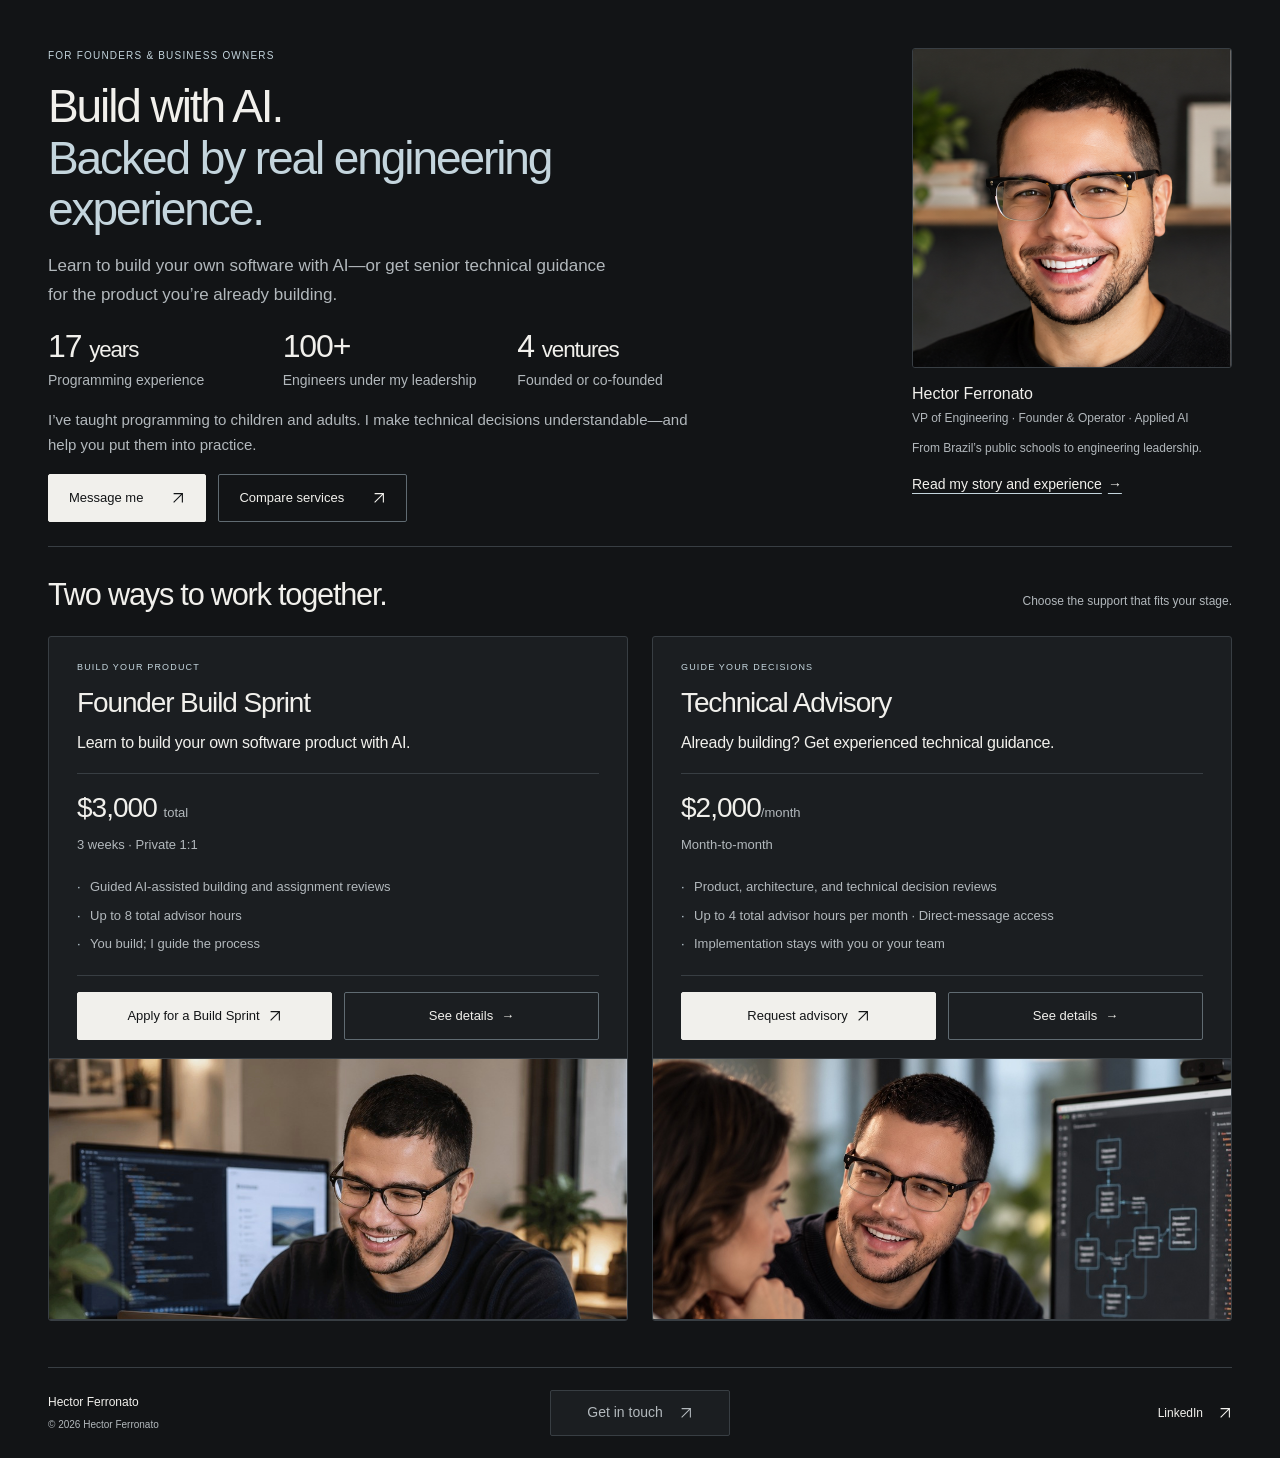
==== commit 7ffdc466: "Update profile photo across homepage and experience" ====
--- a/index.html
+++ b/index.html
@@ -1,4 +1,4 @@
-<!doctype html><html lang="en"><head><meta charset="utf-8"><meta name="viewport" content="width=device-width, initial-scale=1"><title>Hector Ferronato | Independent Technical Advisory</title><meta name="description" content="Build with AI. Backed by real engineering experience. Founder Build Sprint: $3,000 / 3 weeks. Technical Advisory: $2,000/month. Independent guidance from Hector Ferronato."><meta name="theme-color" content="#121416"><link rel="canonical" href="https://hectorferronato.github.io/tech_advisor_landing_page/"><meta property="og:type" content="website"><meta property="og:title" content="Hector Ferronato | Independent Technical Advisory"><meta property="og:description" content="Build with AI. Backed by real engineering experience. Founder Build Sprint: $3,000 / 3 weeks. Technical Advisory: $2,000/month. Independent guidance from Hector Ferronato."><meta property="og:url" content="https://hectorferronato.github.io/tech_advisor_landing_page/"><meta property="og:image" content="https://hectorferronato.github.io/tech_advisor_landing_page/assets/social.png?v=20261029-pricing-1"><meta name="twitter:card" content="summary_large_image"><link rel="icon" href="assets/favicon.svg" type="image/svg+xml"><link rel="stylesheet" href="assets/style.css?v=20261030-inquiry-paths-1"><script defer src="assets/config.js?v=20261029-contact-actions-1"></script><script defer src="assets/site.js?v=20261029-compact-footer-1"></script><script defer src="assets/forms.js?v=20261029-proof-popup-1"></script></head><body class="homepage">
+<!doctype html><html lang="en"><head><meta charset="utf-8"><meta name="viewport" content="width=device-width, initial-scale=1"><title>Hector Ferronato | Independent Technical Advisory</title><meta name="description" content="Build with AI. Backed by real engineering experience. Founder Build Sprint: $3,000 / 3 weeks. Technical Advisory: $2,000/month. Independent guidance from Hector Ferronato."><meta name="theme-color" content="#121416"><link rel="canonical" href="https://hectorferronato.github.io/tech_advisor_landing_page/"><meta property="og:type" content="website"><meta property="og:title" content="Hector Ferronato | Independent Technical Advisory"><meta property="og:description" content="Build with AI. Backed by real engineering experience. Founder Build Sprint: $3,000 / 3 weeks. Technical Advisory: $2,000/month. Independent guidance from Hector Ferronato."><meta property="og:url" content="https://hectorferronato.github.io/tech_advisor_landing_page/"><meta property="og:image" content="https://hectorferronato.github.io/tech_advisor_landing_page/assets/social.png?v=20261029-pricing-1"><meta name="twitter:card" content="summary_large_image"><link rel="icon" href="assets/favicon.svg" type="image/svg+xml"><link rel="stylesheet" href="assets/style.css?v=20261030-new-portrait-1"><script defer src="assets/config.js?v=20261030-new-portrait-1"></script><script defer src="assets/site.js?v=20261029-compact-footer-1"></script><script defer src="assets/forms.js?v=20261029-proof-popup-1"></script></head><body class="homepage">
 <a class="skip" href="#main">Skip to content</a>
 <main id="main" tabindex="-1">
 <section class="hero wrap" aria-labelledby="intro-title">
@@ -9,7 +9,7 @@
       <p class="hero-support">Learn to build your own software with AI—or get senior technical guidance for the product you’re already building.</p>
     </div>
     <figure class="hero-profile">
-      <div class="hero-portrait" data-portrait><img src="assets/hector-profile.jpg?v=20261029-selection-1" alt="Hector Ferronato" width="800" height="800" decoding="async" fetchpriority="high"></div>
+      <div class="hero-portrait" data-portrait><img src="assets/hector-profile.png?v=20261030-new-portrait-1" alt="Hector Ferronato" width="584" height="887" decoding="async" fetchpriority="high"></div>
       <figcaption><div class="profile-identity"><p>Hector Ferronato</p><span>VP of Engineering · Founder &amp; Operator · Applied AI</span></div><p class="profile-story">From Brazil’s public schools to engineering leadership.</p><a class="background-link" href="experience.html">Read my story and experience <span aria-hidden="true">→</span></a></figcaption>
     </figure>
     <div class="hero-evidence">
--- a/assets/style.css
+++ b/assets/style.css
@@ -47,7 +47,7 @@
 .button.secondary:hover { background: var(--surface-hover); border-color: var(--accent); }
 .hero-profile { grid-column: 2; grid-row: 1 / span 3; width: min(100%, var(--portrait-size)); margin: 0; justify-self: end; align-self: start; }
 .hero-portrait { width: 100%; overflow: hidden; border: 1px solid var(--border); border-radius: 3px; aspect-ratio: 1; }
-.hero-portrait img { width: 100%; height: 100%; object-fit: cover; }
+.hero-portrait img { width: 100%; height: 100%; object-fit: cover; object-position: 50% 10%; }
 .hero-profile figcaption { margin-top: 14px; }
 .hero-profile figcaption p { margin: 0; font-size: 16px; color: var(--text); line-height: 1.5; }
 .hero-profile .profile-identity > span { display: block; font-size: 12px; color: var(--muted); line-height: 1.65; margin-top: 3px; text-wrap: pretty; }
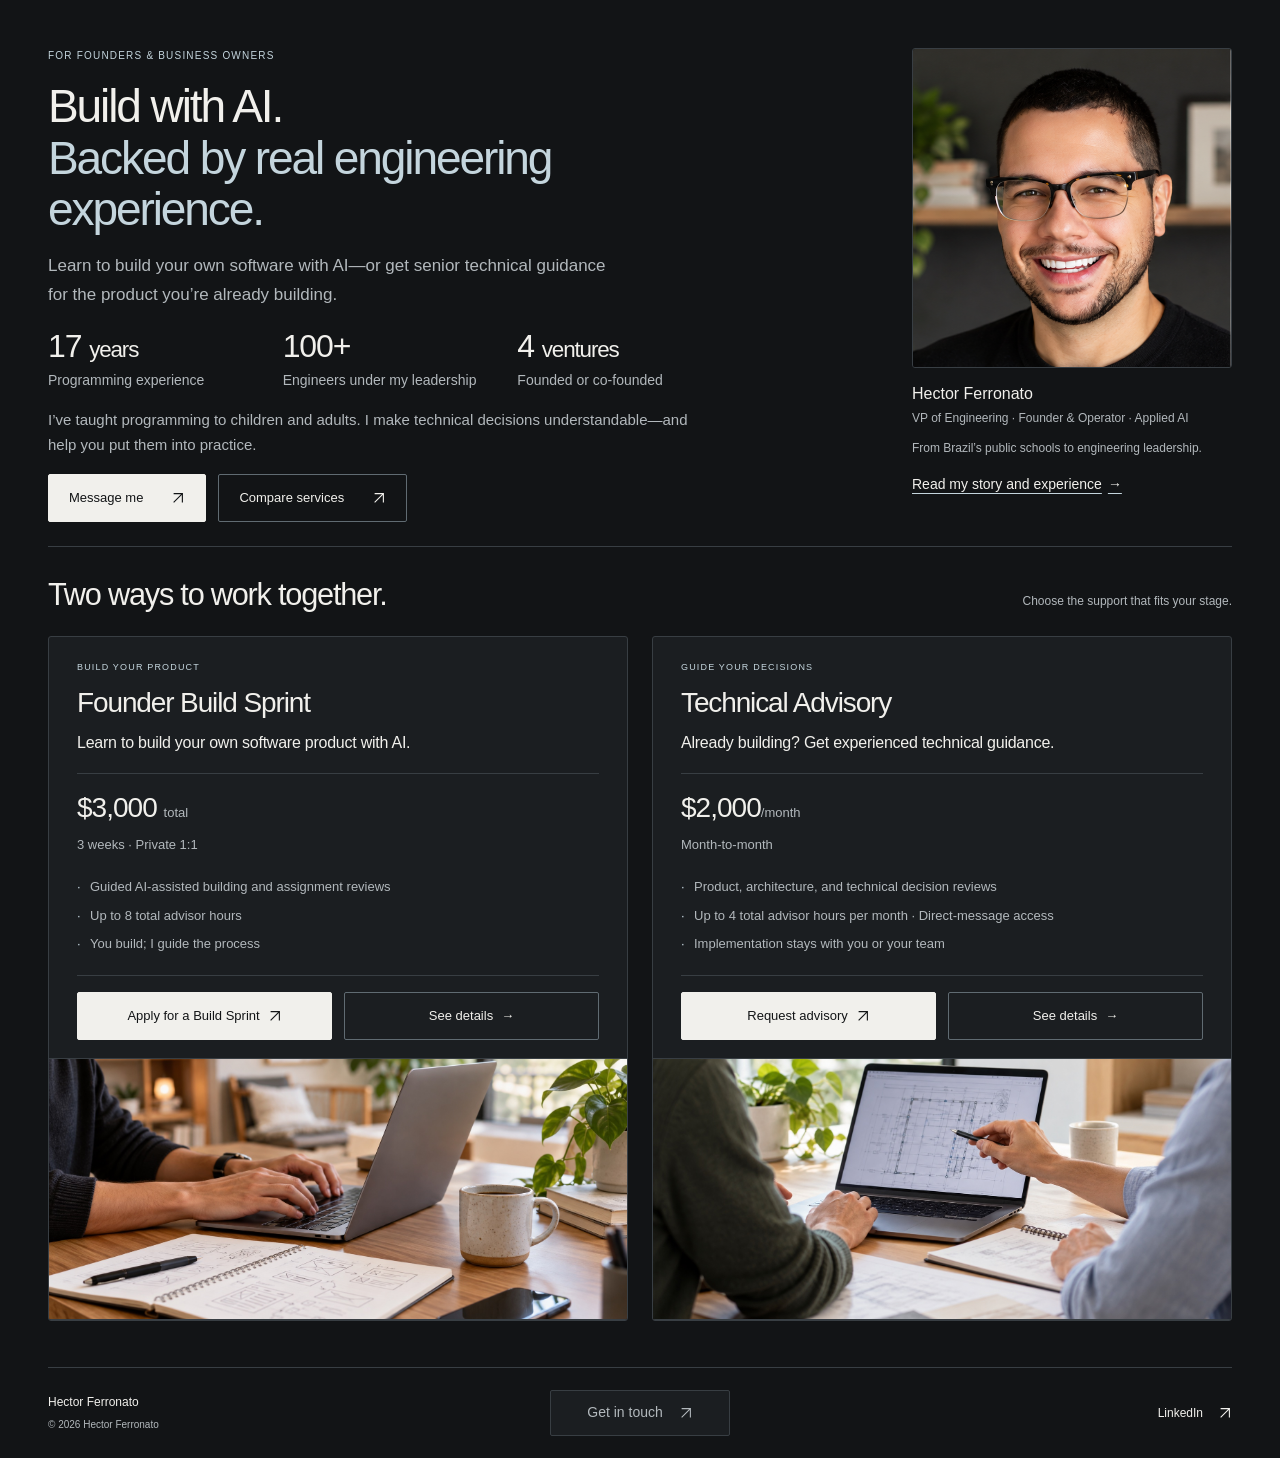
==== commit 0956f6eb: "Replace service images with updated build and advisory scenes" ====
--- a/index.html
+++ b/index.html
@@ -1,4 +1,4 @@
-<!doctype html><html lang="en"><head><meta charset="utf-8"><meta name="viewport" content="width=device-width, initial-scale=1"><title>Hector Ferronato | Independent Technical Advisory</title><meta name="description" content="Build with AI. Backed by real engineering experience. Founder Build Sprint: $3,000 / 3 weeks. Technical Advisory: $2,000/month. Independent guidance from Hector Ferronato."><meta name="theme-color" content="#121416"><link rel="canonical" href="https://hectorferronato.github.io/tech_advisor_landing_page/"><meta property="og:type" content="website"><meta property="og:title" content="Hector Ferronato | Independent Technical Advisory"><meta property="og:description" content="Build with AI. Backed by real engineering experience. Founder Build Sprint: $3,000 / 3 weeks. Technical Advisory: $2,000/month. Independent guidance from Hector Ferronato."><meta property="og:url" content="https://hectorferronato.github.io/tech_advisor_landing_page/"><meta property="og:image" content="https://hectorferronato.github.io/tech_advisor_landing_page/assets/social.png?v=20261029-pricing-1"><meta name="twitter:card" content="summary_large_image"><link rel="icon" href="assets/favicon.svg" type="image/svg+xml"><link rel="stylesheet" href="assets/style.css?v=20261030-new-portrait-1"><script defer src="assets/config.js?v=20261030-new-portrait-1"></script><script defer src="assets/site.js?v=20261029-compact-footer-1"></script><script defer src="assets/forms.js?v=20261029-proof-popup-1"></script></head><body class="homepage">
+<!doctype html><html lang="en"><head><meta charset="utf-8"><meta name="viewport" content="width=device-width, initial-scale=1"><title>Hector Ferronato | Independent Technical Advisory</title><meta name="description" content="Build with AI. Backed by real engineering experience. Founder Build Sprint: $3,000 / 3 weeks. Technical Advisory: $2,000/month. Independent guidance from Hector Ferronato."><meta name="theme-color" content="#121416"><link rel="canonical" href="https://hectorferronato.github.io/tech_advisor_landing_page/"><meta property="og:type" content="website"><meta property="og:title" content="Hector Ferronato | Independent Technical Advisory"><meta property="og:description" content="Build with AI. Backed by real engineering experience. Founder Build Sprint: $3,000 / 3 weeks. Technical Advisory: $2,000/month. Independent guidance from Hector Ferronato."><meta property="og:url" content="https://hectorferronato.github.io/tech_advisor_landing_page/"><meta property="og:image" content="https://hectorferronato.github.io/tech_advisor_landing_page/assets/social.png?v=20261029-pricing-1"><meta name="twitter:card" content="summary_large_image"><link rel="icon" href="assets/favicon.svg" type="image/svg+xml"><link rel="stylesheet" href="assets/style.css?v=20261030-service-images-1"><script defer src="assets/config.js?v=20261030-service-images-1"></script><script defer src="assets/site.js?v=20261030-service-images-1"></script><script defer src="assets/forms.js?v=20261029-proof-popup-1"></script></head><body class="homepage">
 <a class="skip" href="#main">Skip to content</a>
 <main id="main" tabindex="-1">
 <section class="hero wrap" aria-labelledby="intro-title">
@@ -47,7 +47,7 @@
         <a class="button" data-apply="build" aria-describedby="build-title" href="https://tally.so/r/J11QEz" target="_blank" rel="noopener noreferrer">Apply for a Build Sprint <svg class="arrow-icon" aria-hidden="true" viewBox="0 0 16 16" fill="none"><path d="M3 13 13 3M3 3h10v10" stroke="currentColor" stroke-width="1.25"/></svg></a>
         <a class="button secondary panel-details" aria-describedby="build-title" href="founder-build-sprint.html">See details <span aria-hidden="true">→</span></a>
       </div>
-      <div class="service-photo-frame" data-service-media="build"><img class="service-photo" data-service-image="build" src="assets/hector-building.jpg?v=20261029-selection-1" alt="AI-generated illustrative scene of Hector building software at a laptop" width="964" height="809" loading="lazy" decoding="async"></div>
+      <div class="service-photo-frame" data-service-media="build"><img class="service-photo" data-service-image="build" src="assets/hector-building.jpg?v=20261030-service-images-1" alt="AI-generated illustrative scene of hands working on a laptop beside product sketches" width="1672" height="941" loading="lazy" decoding="async"></div>
     </article>
     <article class="service-panel" aria-labelledby="advisory-title">
       <div class="panel-heading"><p class="eyebrow">GUIDE YOUR DECISIONS</p><h3 id="advisory-title">Technical Advisory</h3></div>
@@ -62,7 +62,7 @@
         <a class="button" data-apply="advisory" aria-describedby="advisory-title" href="https://tally.so/r/DqqjEj" target="_blank" rel="noopener noreferrer">Request advisory <svg class="arrow-icon" aria-hidden="true" viewBox="0 0 16 16" fill="none"><path d="M3 13 13 3M3 3h10v10" stroke="currentColor" stroke-width="1.25"/></svg></a>
         <a class="button secondary panel-details" aria-describedby="advisory-title" href="technical-advisory.html">See details <span aria-hidden="true">→</span></a>
       </div>
-      <div class="service-photo-frame" data-service-media="advisory"><img class="service-photo" data-service-image="advisory" src="assets/hector-advisory.jpg?v=20261029-selection-1" alt="AI-generated illustrative scene of Hector discussing software architecture with another person" width="1122" height="1402" loading="lazy" decoding="async"></div>
+      <div class="service-photo-frame" data-service-media="advisory"><img class="service-photo" data-service-image="advisory" src="assets/hector-advisory.jpg?v=20261030-service-images-1" alt="AI-generated illustrative scene of two people reviewing plans on a laptop" width="1672" height="941" loading="lazy" decoding="async"></div>
     </article>
   </div>
 </section>
--- a/assets/style.css
+++ b/assets/style.css
@@ -69,8 +69,8 @@
 .panel-heading h3 { font-size: 28px; line-height: 1.2; letter-spacing: -.04em; }
 .service-photo-frame { width: 100%; margin: 0; border-block: 1px solid var(--border); overflow: hidden; }
 .service-photo-frame img { width: 100%; height: 260px; object-fit: cover; background: var(--background); }
-.service-photo[data-service-image="build"] { object-position: 50% 0%; }
-.service-photo[data-service-image="advisory"] { object-position: 48% 19%; }
+.service-photo[data-service-image="build"] { object-position: 50% 50%; }
+.service-photo[data-service-image="advisory"] { object-position: 50% 50%; }
 .service-audience { color: var(--text); font-size: 16px; line-height: 1.5; font-weight: 400; letter-spacing: -.015em; margin: 0; padding: 0 var(--inset) 18px; }
 .engagement { margin-inline: var(--inset); padding-block: 16px 20px; border-top: 1px solid var(--border); }
 .price { color: var(--text); font-size: 28px; line-height: 1.25; font-weight: 500; letter-spacing: -.035em; margin-bottom: 9px; }
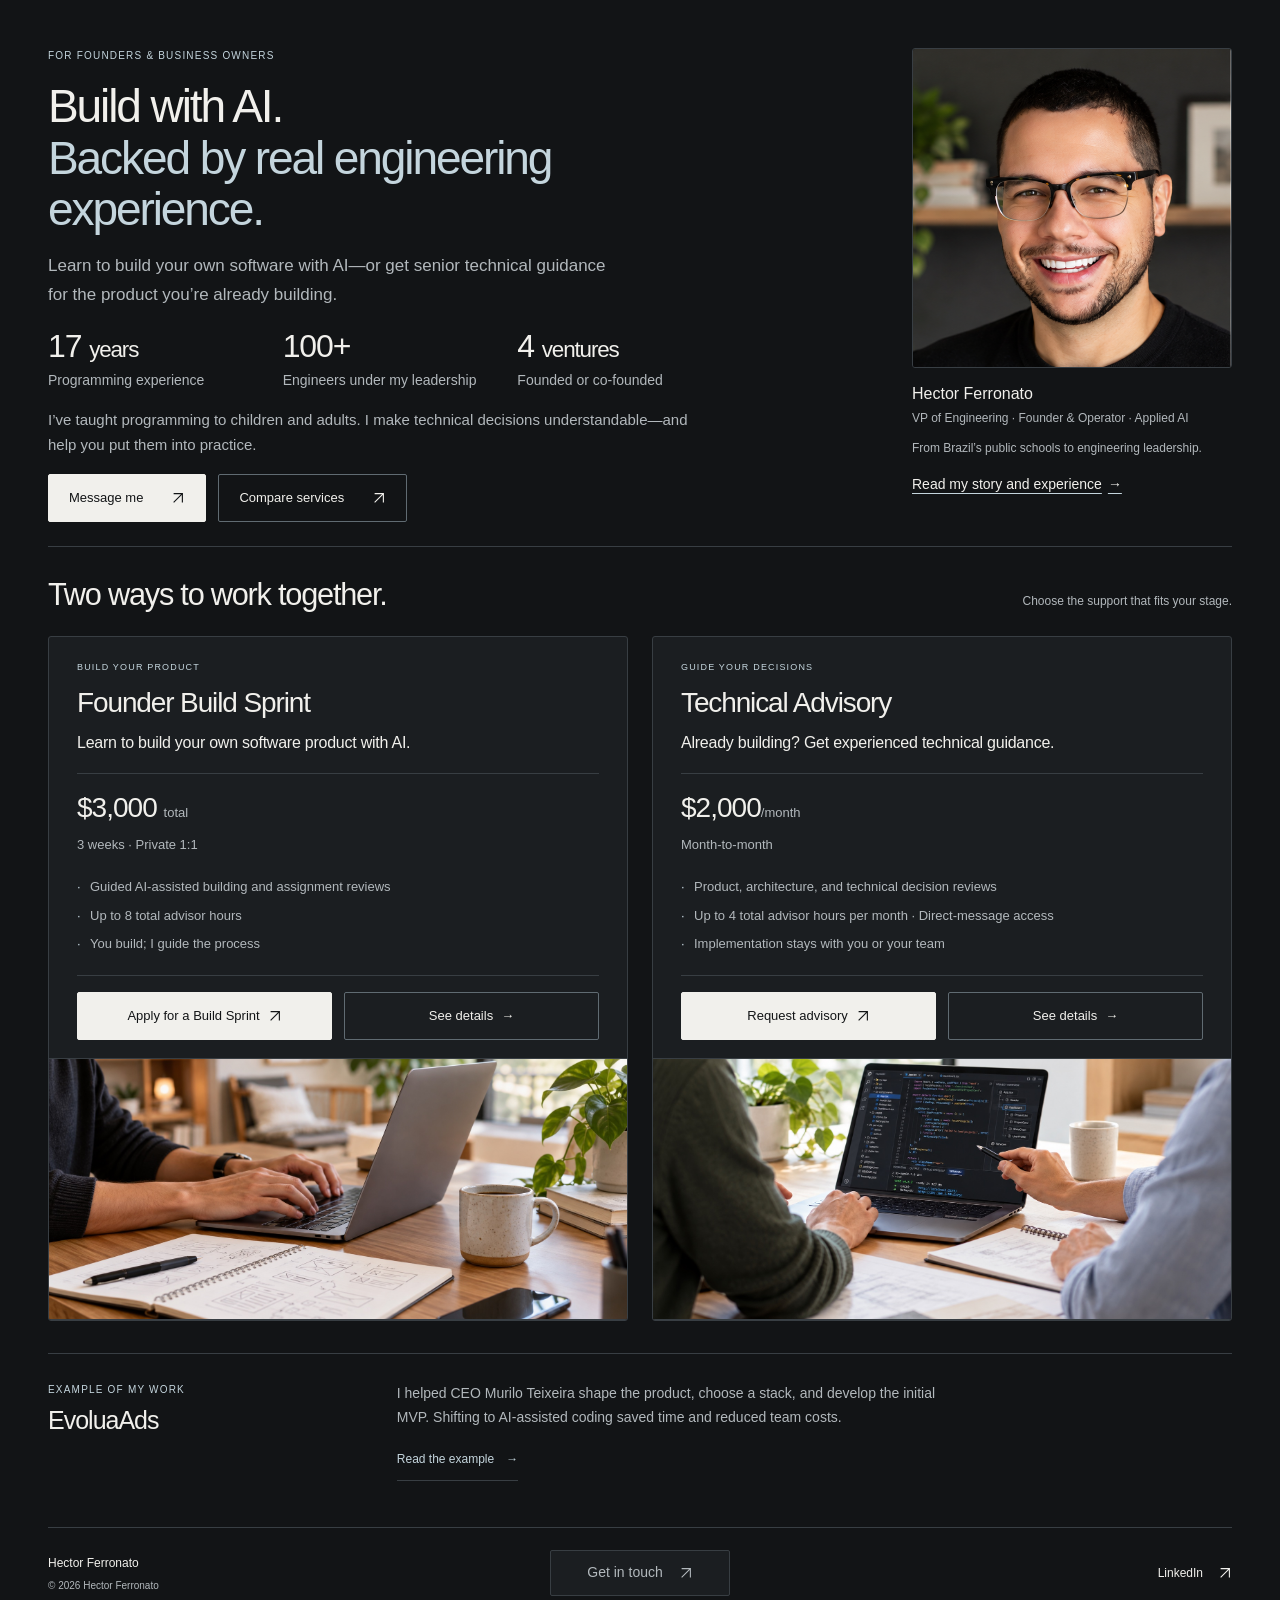
==== commit 67c276ed: "Add EvoluaAds example and simplify mobile reading" ====
--- a/index.html
+++ b/index.html
@@ -1,4 +1,4 @@
-<!doctype html><html lang="en"><head><meta charset="utf-8"><meta name="viewport" content="width=device-width, initial-scale=1"><title>Hector Ferronato | Independent Technical Advisory</title><meta name="description" content="Build with AI. Backed by real engineering experience. Founder Build Sprint: $3,000 / 3 weeks. Technical Advisory: $2,000/month. Independent guidance from Hector Ferronato."><meta name="theme-color" content="#121416"><link rel="canonical" href="https://hectorferronato.github.io/tech_advisor_landing_page/"><meta property="og:type" content="website"><meta property="og:title" content="Hector Ferronato | Independent Technical Advisory"><meta property="og:description" content="Build with AI. Backed by real engineering experience. Founder Build Sprint: $3,000 / 3 weeks. Technical Advisory: $2,000/month. Independent guidance from Hector Ferronato."><meta property="og:url" content="https://hectorferronato.github.io/tech_advisor_landing_page/"><meta property="og:image" content="https://hectorferronato.github.io/tech_advisor_landing_page/assets/social.png?v=20261029-pricing-1"><meta name="twitter:card" content="summary_large_image"><link rel="icon" href="assets/favicon.svg" type="image/svg+xml"><link rel="stylesheet" href="assets/style.css?v=20261030-service-images-1"><script defer src="assets/config.js?v=20261030-service-images-1"></script><script defer src="assets/site.js?v=20261030-service-images-1"></script><script defer src="assets/forms.js?v=20261029-proof-popup-1"></script></head><body class="homepage">
+<!doctype html><html lang="en"><head><meta charset="utf-8"><meta name="viewport" content="width=device-width, initial-scale=1"><title>Hector Ferronato | Independent Technical Advisory</title><meta name="description" content="Build with AI. Backed by real engineering experience. Founder Build Sprint: $3,000 / 3 weeks. Technical Advisory: $2,000/month. Independent guidance from Hector Ferronato."><meta name="theme-color" content="#121416"><link rel="canonical" href="https://hectorferronato.github.io/tech_advisor_landing_page/"><meta property="og:type" content="website"><meta property="og:title" content="Hector Ferronato | Independent Technical Advisory"><meta property="og:description" content="Build with AI. Backed by real engineering experience. Founder Build Sprint: $3,000 / 3 weeks. Technical Advisory: $2,000/month. Independent guidance from Hector Ferronato."><meta property="og:url" content="https://hectorferronato.github.io/tech_advisor_landing_page/"><meta property="og:image" content="https://hectorferronato.github.io/tech_advisor_landing_page/assets/social.png?v=20261029-pricing-1"><meta name="twitter:card" content="summary_large_image"><link rel="icon" href="assets/favicon.svg" type="image/svg+xml"><link rel="stylesheet" href="assets/style.css?v=20261030-results-1"><script defer src="assets/config.js?v=20261030-results-1"></script><script defer src="assets/site.js?v=20261030-results-1"></script><script defer src="assets/forms.js?v=20261029-proof-popup-1"></script></head><body class="homepage">
 <a class="skip" href="#main">Skip to content</a>
 <main id="main" tabindex="-1">
 <section class="hero wrap" aria-labelledby="intro-title">
@@ -7,6 +7,7 @@
       <p class="eyebrow">FOR FOUNDERS &amp; BUSINESS OWNERS</p>
       <h1 id="intro-title">Build with AI.<br><span>Backed by real engineering experience.</span></h1>
       <p class="hero-support">Learn to build your own software with AI—or get senior technical guidance for the product you’re already building.</p>
+      <a class="mobile-service-link" href="#services">Choose your service <span aria-hidden="true">↓</span></a>
     </div>
     <figure class="hero-profile">
       <div class="hero-portrait" data-portrait><img src="assets/hector-profile.png?v=20261030-new-portrait-1" alt="Hector Ferronato" width="584" height="887" decoding="async" fetchpriority="high"></div>
@@ -62,9 +63,13 @@
         <a class="button" data-apply="advisory" aria-describedby="advisory-title" href="https://tally.so/r/DqqjEj" target="_blank" rel="noopener noreferrer">Request advisory <svg class="arrow-icon" aria-hidden="true" viewBox="0 0 16 16" fill="none"><path d="M3 13 13 3M3 3h10v10" stroke="currentColor" stroke-width="1.25"/></svg></a>
         <a class="button secondary panel-details" aria-describedby="advisory-title" href="technical-advisory.html">See details <span aria-hidden="true">→</span></a>
       </div>
-      <div class="service-photo-frame" data-service-media="advisory"><img class="service-photo" data-service-image="advisory" src="assets/hector-advisory.jpg?v=20261030-service-images-1" alt="AI-generated illustrative scene of two people reviewing plans on a laptop" width="1672" height="941" loading="lazy" decoding="async"></div>
+      <div class="service-photo-frame" data-service-media="advisory"><img class="service-photo" data-service-image="advisory" src="assets/hector-advisory.jpg?v=20261030-results-1" alt="AI-generated illustrative scene of two people reviewing software code on a laptop" width="1672" height="941" loading="lazy" decoding="async"></div>
     </article>
   </div>
+  <aside class="work-example" aria-labelledby="home-example-title">
+    <div><p class="eyebrow">EXAMPLE OF MY WORK</p><h3 id="home-example-title">EvoluaAds</h3></div>
+    <div><p>I helped CEO Murilo Teixeira shape the product, choose a stack, and develop the initial MVP. Shifting to AI-assisted coding saved time and reduced team costs.</p><a class="text-link" href="technical-advisory.html#evoluaads">Read the example <span aria-hidden="true">→</span></a></div>
+  </aside>
 </section>
 </main>
 <footer class="footer wrap" id="contact">
--- a/assets/style.css
+++ b/assets/style.css
@@ -60,6 +60,7 @@
 .section-heading h2 { font-size: clamp(26px, 2.4vw, 31px); }
 .section-heading p { font-size: 12px; margin-bottom: 0; }
 .service-jumps { display: none; }
+.mobile-service-link, .page-jumps { display: none; }
 .service-panels { display: grid; grid-template-columns: repeat(2, minmax(0, 1fr)); gap: 0 24px; }
 /* Shared content-driven rows align both offers without fixed text heights. */
 .service-panel { display: grid; grid-row: span 6; grid-template-rows: subgrid; overflow: hidden; background: var(--surface); border: 1px solid var(--border); border-radius: 3px; text-align: left; transition: border-color .18s; }
@@ -83,6 +84,21 @@
 .panel-actions { display: grid; grid-template-columns: repeat(2, minmax(0, 1fr)); gap: 12px; margin-inline: var(--inset); padding-block: 16px 18px; border-top: 1px solid var(--border); }
 .panel-actions .button { min-width: 0; justify-content: center; padding-inline: 10px; gap: 8px; }
 .panel-details { align-self: stretch; white-space: normal; }
+.work-example { display: grid; grid-template-columns: minmax(0, .55fr) minmax(0, 1.45fr); gap: 32px; margin-top: 32px; padding-top: 28px; border-top: 1px solid var(--border); }
+.work-example .eyebrow { margin-bottom: 8px; }
+.work-example h3 { font-size: 25px; }
+.work-example p { max-width: 70ch; font-size: 14px; margin-bottom: 0; }
+.work-example .eyebrow { font-size: 10px; }
+.case-example > p { max-width: 70ch; }
+.case-example .case-person { margin-top: -10px; font-size: 14px; }
+.case-facts { display: grid; grid-template-columns: repeat(3, minmax(0, 1fr)); gap: 32px; margin: 28px 0 0; }
+.case-facts > div { border-top: 1px solid var(--border); padding-top: 16px; }
+.case-facts dt { font-size: 17px; color: var(--text); margin-bottom: 10px; }
+.case-facts dd { margin: 0; font-size: 14px; color: var(--muted); }
+.reading-list { margin: 0 0 20px; padding-left: 20px; color: var(--muted); font-size: 14px; }
+.reading-list li + li { margin-top: 10px; }
+.scope-details summary { min-height: 44px; cursor: pointer; font-size: 22px; line-height: 1.4; letter-spacing: -.04em; color: var(--text); }
+.scope-details[open] summary { margin-bottom: 17px; }
 /* Contact shares one compact footer with the identity and social link. */
 .footer { border-top: 1px solid var(--border); padding-block: 22px; }
 .footer-meta { display: grid; grid-template-columns: minmax(0, 1fr) auto minmax(0, 1fr); align-items: center; gap: 24px; }
@@ -168,6 +184,12 @@
   .hero-message .eyebrow { font-size: 9px; letter-spacing: .08em; margin-bottom: 16px; }
   .hero h1 { font-size: clamp(32px, 7.8vw, 40px); line-height: 1.15; letter-spacing: -.04em; text-wrap: balance; }
   .hero-support { font-size: 16px; line-height: 1.65; margin: 16px auto 0; max-width: 38ch; }
+  .mobile-service-link { display: inline-flex; align-items: center; gap: 10px; min-height: 44px; margin-top: 8px; font-size: 13px; color: var(--accent); text-decoration: underline; text-underline-offset: 4px; }
+  .page-jumps { display: flex; flex-wrap: wrap; gap: 4px 20px; margin-top: 18px; }
+  .page-jumps a { display: inline-flex; align-items: center; min-height: 44px; font-size: 13px; color: var(--accent); border-bottom: 1px solid var(--border); }
+  .work-example { grid-template-columns: minmax(0, 1fr); gap: 14px; margin-top: 24px; padding-top: 24px; }
+  .case-facts { grid-template-columns: minmax(0, 1fr); gap: 18px; margin-top: 22px; }
+  .case-example > p:not(.eyebrow), .case-facts dd { font-size: 15px; }
   .hero-proof { gap: 12px; margin-top: 18px; }
   .hero-proof strong { font-size: 28px; }
   .hero-profile { grid-column: auto; grid-row: auto; display: grid; grid-template-columns: clamp(96px, 28vw, var(--portrait-size)) minmax(0, 1fr); align-items: start; gap: 16px; width: 100%; max-width: 480px; justify-self: center; margin-top: 20px; padding-block: 20px; border-block: 1px solid var(--border); text-align: left; }
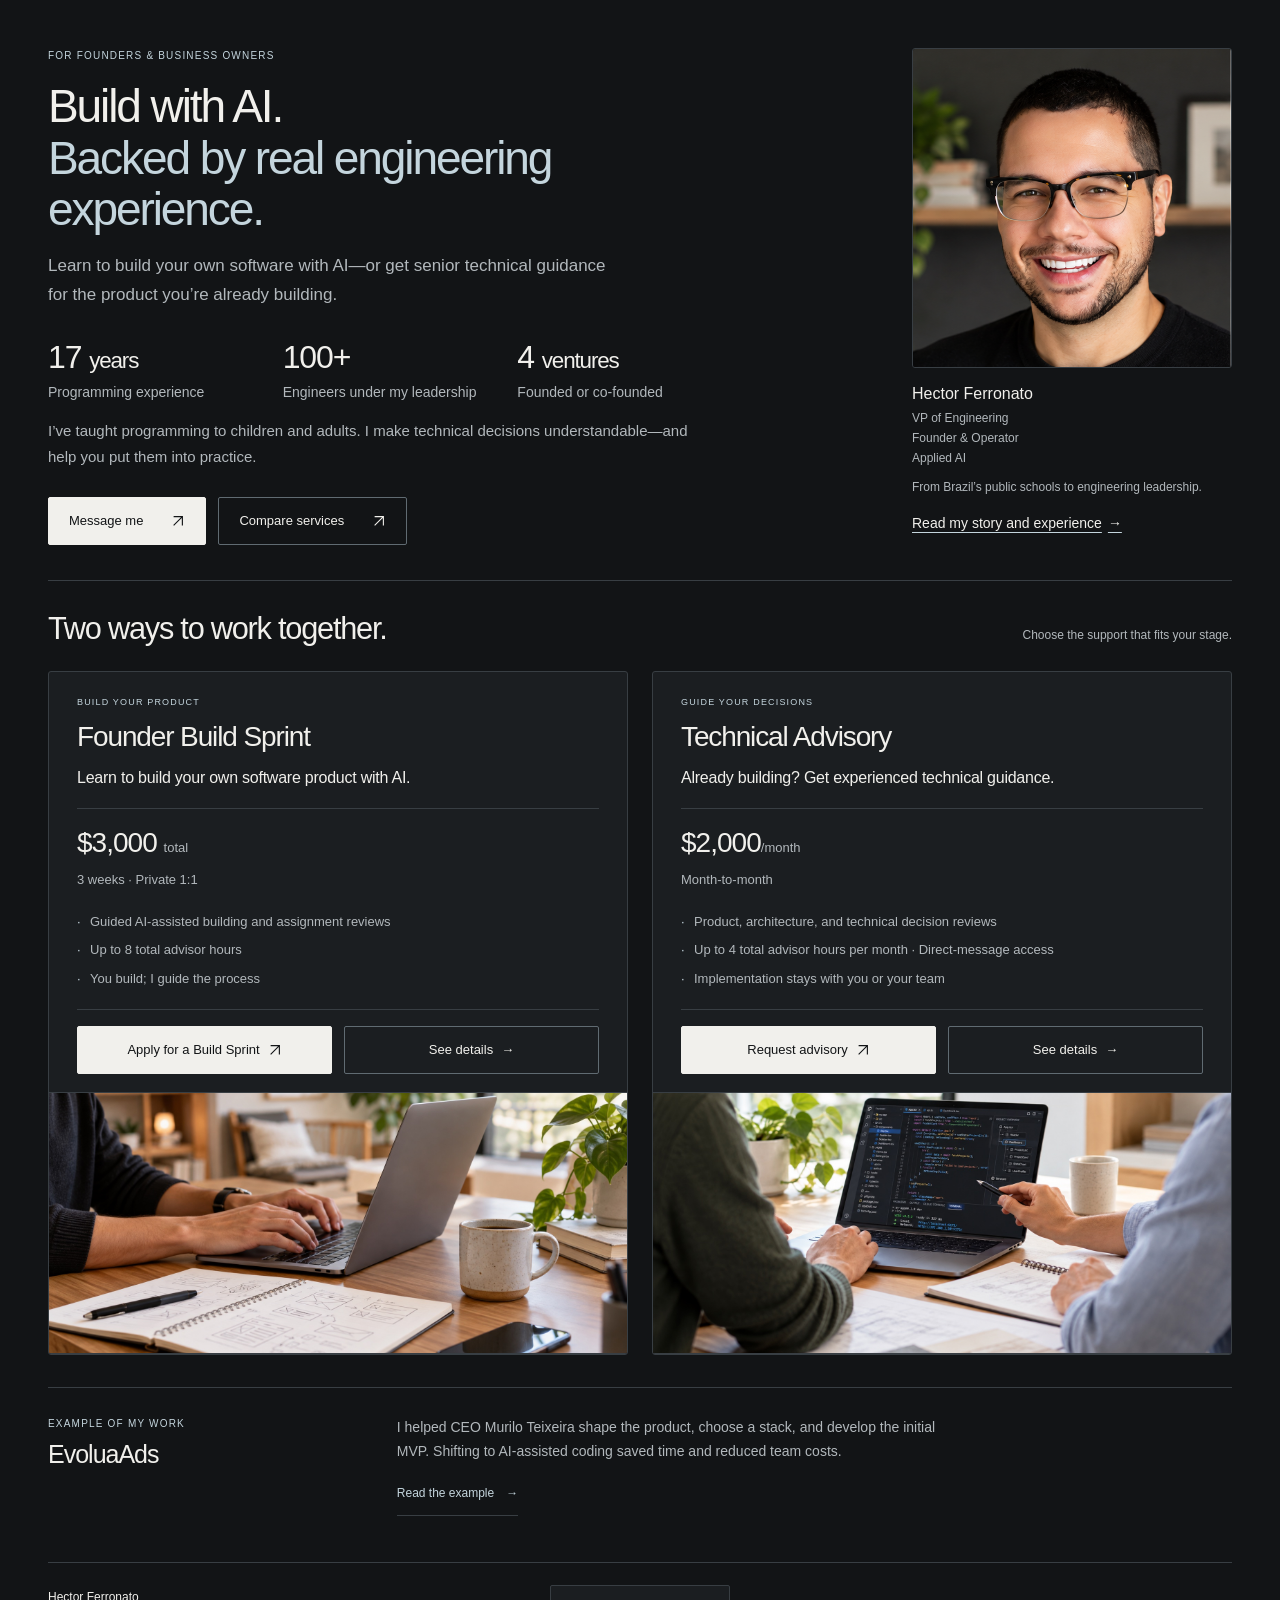
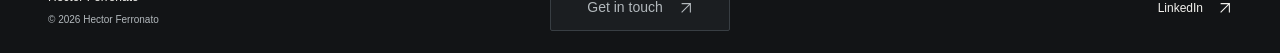
==== commit af0dd9df: "Stack profile roles and distinguish venture cards" ====
--- a/index.html
+++ b/index.html
@@ -1,4 +1,4 @@
-<!doctype html><html lang="en"><head><meta charset="utf-8"><meta name="viewport" content="width=device-width, initial-scale=1"><title>Hector Ferronato | Independent Technical Advisory</title><meta name="description" content="Build with AI. Backed by real engineering experience. Founder Build Sprint: $3,000 / 3 weeks. Technical Advisory: $2,000/month. Independent guidance from Hector Ferronato."><meta name="theme-color" content="#121416"><link rel="canonical" href="https://hectorferronato.github.io/tech_advisor_landing_page/"><meta property="og:type" content="website"><meta property="og:title" content="Hector Ferronato | Independent Technical Advisory"><meta property="og:description" content="Build with AI. Backed by real engineering experience. Founder Build Sprint: $3,000 / 3 weeks. Technical Advisory: $2,000/month. Independent guidance from Hector Ferronato."><meta property="og:url" content="https://hectorferronato.github.io/tech_advisor_landing_page/"><meta property="og:image" content="https://hectorferronato.github.io/tech_advisor_landing_page/assets/social.png?v=20261029-pricing-1"><meta name="twitter:card" content="summary_large_image"><link rel="icon" href="assets/favicon.svg" type="image/svg+xml"><link rel="stylesheet" href="assets/style.css?v=20261030-results-1"><script defer src="assets/config.js?v=20261030-results-1"></script><script defer src="assets/site.js?v=20261030-results-1"></script><script defer src="assets/forms.js?v=20261029-proof-popup-1"></script></head><body class="homepage">
+<!doctype html><html lang="en"><head><meta charset="utf-8"><meta name="viewport" content="width=device-width, initial-scale=1"><title>Hector Ferronato | Independent Technical Advisory</title><meta name="description" content="Build with AI. Backed by real engineering experience. Founder Build Sprint: $3,000 / 3 weeks. Technical Advisory: $2,000/month. Independent guidance from Hector Ferronato."><meta name="theme-color" content="#121416"><link rel="canonical" href="https://hectorferronato.github.io/tech_advisor_landing_page/"><meta property="og:type" content="website"><meta property="og:title" content="Hector Ferronato | Independent Technical Advisory"><meta property="og:description" content="Build with AI. Backed by real engineering experience. Founder Build Sprint: $3,000 / 3 weeks. Technical Advisory: $2,000/month. Independent guidance from Hector Ferronato."><meta property="og:url" content="https://hectorferronato.github.io/tech_advisor_landing_page/"><meta property="og:image" content="https://hectorferronato.github.io/tech_advisor_landing_page/assets/social.png?v=20261029-pricing-1"><meta name="twitter:card" content="summary_large_image"><link rel="icon" href="assets/favicon.svg" type="image/svg+xml"><link rel="stylesheet" href="assets/style.css?v=20261030-service-portraits-1"><script defer src="assets/config.js?v=20261030-results-1"></script><script defer src="assets/site.js?v=20261030-results-1"></script><script defer src="assets/forms.js?v=20261029-proof-popup-1"></script></head><body class="homepage">
 <a class="skip" href="#main">Skip to content</a>
 <main id="main" tabindex="-1">
 <section class="hero wrap" aria-labelledby="intro-title">
@@ -11,7 +11,7 @@
     </div>
     <figure class="hero-profile">
       <div class="hero-portrait" data-portrait><img src="assets/hector-profile.png?v=20261030-new-portrait-1" alt="Hector Ferronato" width="584" height="887" decoding="async" fetchpriority="high"></div>
-      <figcaption><div class="profile-identity"><p>Hector Ferronato</p><span>VP of Engineering · Founder &amp; Operator · Applied AI</span></div><p class="profile-story">From Brazil’s public schools to engineering leadership.</p><a class="background-link" href="experience.html">Read my story and experience <span aria-hidden="true">→</span></a></figcaption>
+      <figcaption><div class="profile-identity"><p>Hector Ferronato</p><span>VP of Engineering<br>Founder &amp; Operator<br>Applied AI</span></div><p class="profile-story">From Brazil’s public schools to engineering leadership.</p><a class="background-link" href="experience.html">Read my story and experience <span aria-hidden="true">→</span></a></figcaption>
     </figure>
     <div class="hero-evidence">
       <!-- User-supplied credentials; update programming years manually. -->
--- a/assets/style.css
+++ b/assets/style.css
@@ -112,6 +112,10 @@
 .skip:focus { top: 10px; }
 /* Existing detail routes retain their full scope and readable explanations. */
 .service-intro { padding-top: 28px; padding-bottom: 38px; }
+.service-hero-layout { display: grid; grid-template-columns: minmax(0, 1fr) var(--portrait-size); column-gap: 64px; align-items: start; }
+.service-hero-copy, .service-hero-layout > .service-offer, .service-hero-layout > .contact-note, .service-hero-layout > .page-jumps { grid-column: 1; }
+.service-profile { grid-row: 1 / span 4; }
+.service-hero-copy .lead { margin-bottom: 0; }
 .breadcrumb { min-height: 44px; gap: 10px; margin-bottom: 24px; }
 .breadcrumb > span { font-size: 18px; line-height: 1; }
 .service-intro .eyebrow { margin-bottom: 16px; }
@@ -165,6 +169,7 @@
   .wrap { width: calc(100% - 64px); }
   .hero h1 { font-size: 46px; }
   .hero-layout { column-gap: 40px; }
+  .service-hero-layout { column-gap: 40px; }
   .hero-actions .button { padding-inline: 15px; gap: 18px; }
   .service-photo-frame img { height: 220px; }
   .detail-grid { gap: 38px; }
@@ -227,6 +232,12 @@
   .footer nav a { gap: 8px; }
   .footer .arrow-icon { width: 12px; height: 12px; }
   .service-intro { padding-top: 22px; padding-bottom: 32px; }
+  .service-hero-layout { grid-template-columns: minmax(0, 1fr); }
+  .service-hero-copy, .service-hero-layout > .service-offer, .service-hero-layout > .contact-note, .service-hero-layout > .page-jumps, .service-profile { grid-column: auto; grid-row: auto; }
+  .service-profile { gap: 8px 16px; padding-block: 16px; }
+  .service-profile .hero-portrait { grid-row: 1 / span 2; }
+  .service-profile .background-link { grid-column: 2; justify-content: flex-start; text-align: left; font-size: 13px; }
+  .service-hero-layout > .service-offer { margin-top: 0; border-top: 0; padding-top: 22px; }
   .breadcrumb { margin-bottom: 20px; }
   .service-intro h1 { font-size: 36px; }
   .lead { font-size: 17px; }
